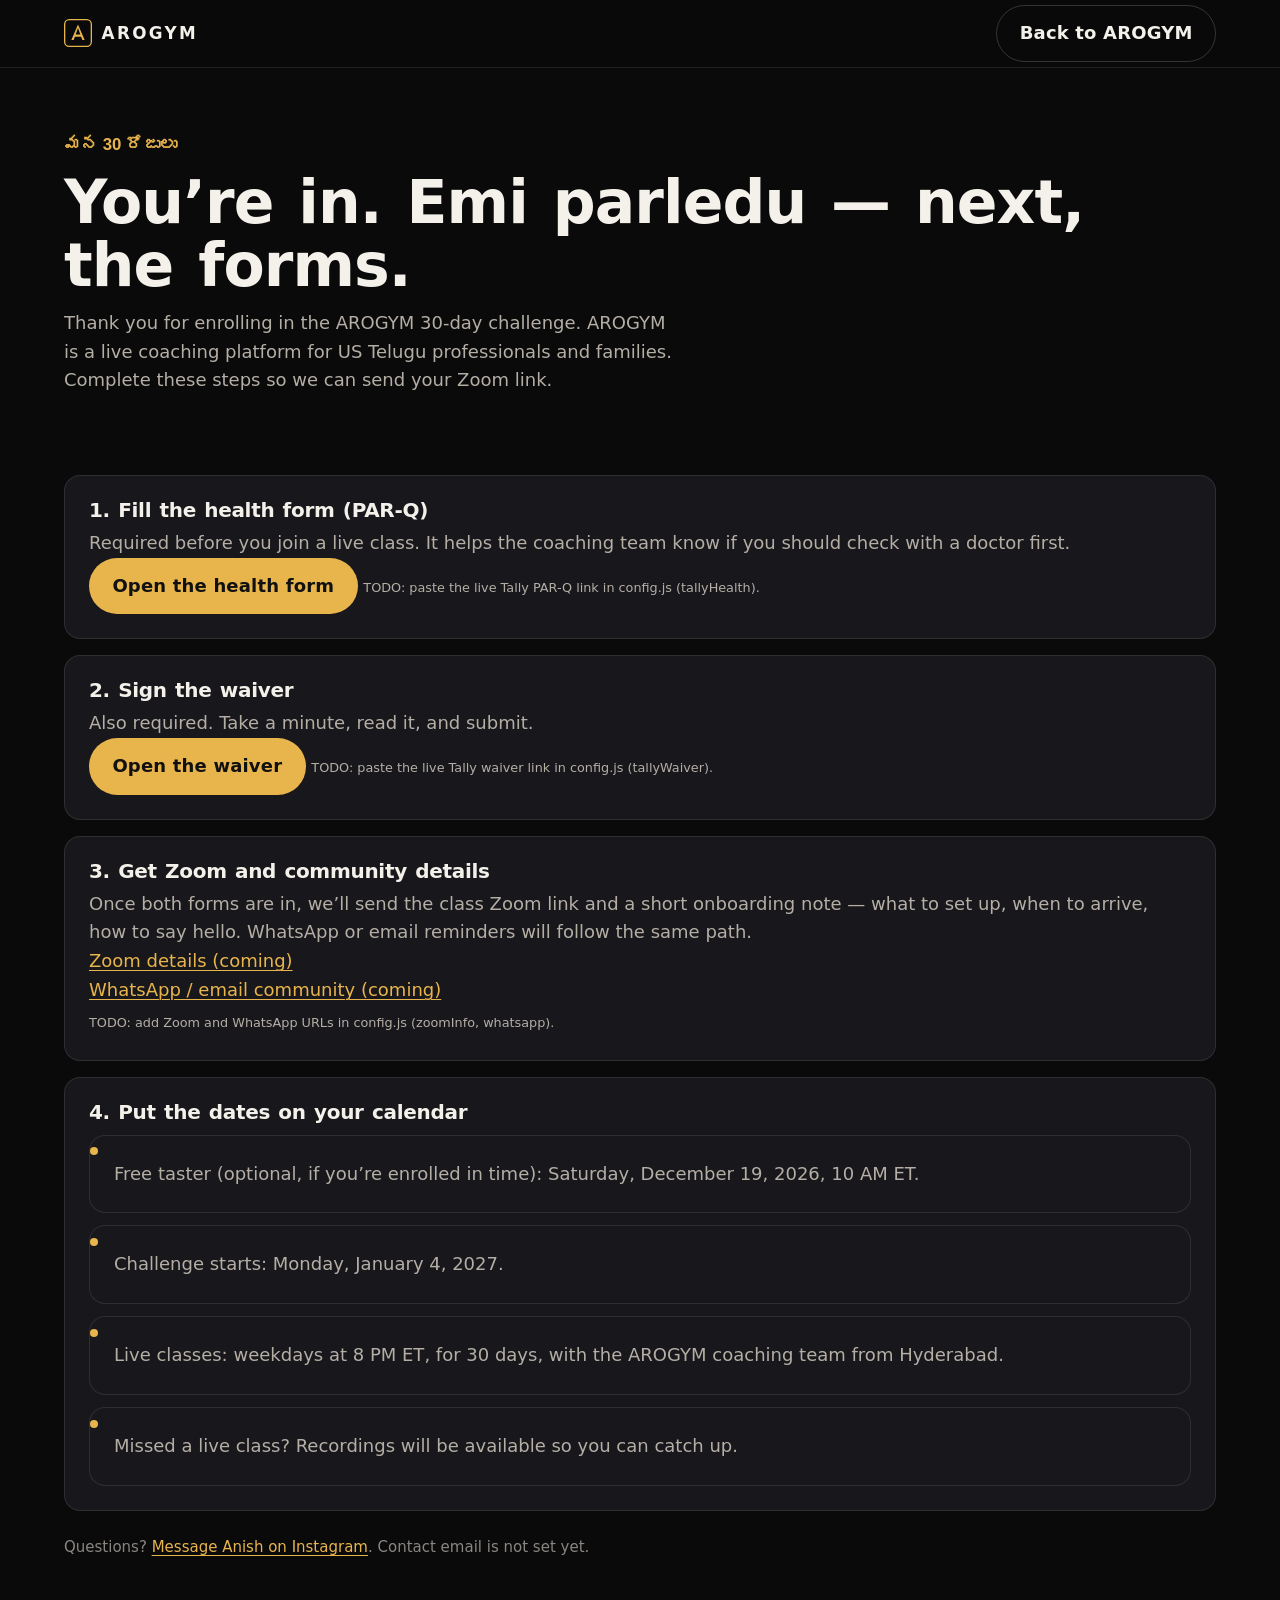
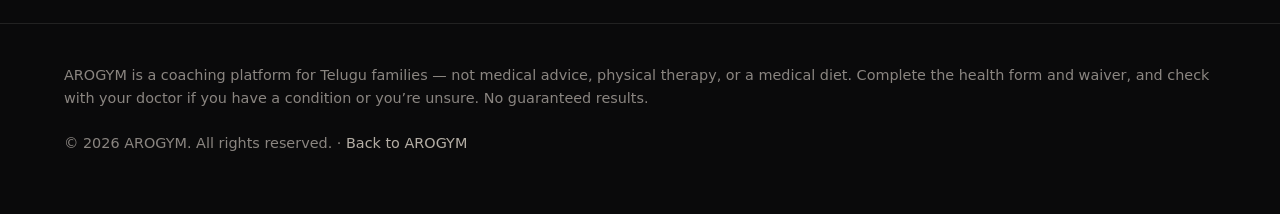
==== site/thank-you.html @ f53fc670 "Add AROGYM v7 text source and keep binary media out of git Extract the site, research, content, grow" ====
<!DOCTYPE html>
<html lang="en" class="no-js">
<head>
  <meta charset="utf-8">
  <meta name="viewport" content="width=device-width, initial-scale=1">
  <script>document.documentElement.classList.replace("no-js","js");</script>
  <title>Thank you — AROGYM</title>
  <meta name="description" content="Next steps after enrolling in the AROGYM 30-day challenge — health form, waiver, Zoom, and calendar. AROGYM is a live coaching platform for US Telugu families.">
  <meta name="robots" content="noindex">
  <meta name="theme-color" content="#0a0a0b">
  <link rel="icon" href="favicon.svg" type="image/svg+xml">
  <link rel="preload" href="fonts/clash-display-700.woff2" as="font" type="font/woff2" crossorigin>
  <link rel="preload" href="fonts/manrope-latin.woff2" as="font" type="font/woff2" crossorigin>
  <link rel="stylesheet" href="fonts.css">
  <link rel="stylesheet" href="styles.css">
</head>
<body>
  <a class="skip" href="#main">Skip to content</a>
  <header class="nav">
    <div class="nav__inner">
      <a class="wordmark" href="index.html" aria-label="AROGYM home">
        <img class="wordmark__mark" src="img/mark.svg" width="32" height="32" alt="">
        <span class="wordmark__name">AROGYM</span>
      </a>
      <a class="btn btn--ghost nav__cta" href="index.html">Back to AROGYM</a>
    </div>
  </header>

  <main id="main" class="wrap">
    <header class="page-head reveal">
      <p class="hero__eyebrow te">మన 30 రోజులు</p>
      <h1>You’re in. Emi parledu — next, the forms.</h1>
      <p class="section__lead">Thank you for enrolling in the AROGYM 30-day challenge. AROGYM is a live coaching platform for US Telugu professionals and families. Complete these steps so we can send your Zoom link.</p>
    </header>

    <ol class="next">
      <li class="reveal">
        <h2>1. Fill the health form (PAR-Q)</h2>
        <p>Required before you join a live class. It helps the coaching team know if you should check with a doctor first.</p>
        <!-- TODO: Tally PAR-Q / health form URL -->
        <a class="btn btn--primary" href="#" data-config="tallyHealth" data-config-mode="href" data-todo="tally-health">Open the health form</a>
        <p class="todo-note">TODO: paste the live Tally PAR-Q link in config.js (tallyHealth).</p>
      </li>
      <li class="reveal">
        <h2>2. Sign the waiver</h2>
        <p>Also required. Take a minute, read it, and submit.</p>
        <!-- TODO: Tally waiver URL -->
        <a class="btn btn--primary" href="#" data-config="tallyWaiver" data-config-mode="href" data-todo="tally-waiver">Open the waiver</a>
        <p class="todo-note">TODO: paste the live Tally waiver link in config.js (tallyWaiver).</p>
      </li>
      <li class="reveal">
        <h2>3. Get Zoom and community details</h2>
        <p>Once both forms are in, we’ll send the class Zoom link and a short onboarding note — what to set up, when to arrive, how to say hello. WhatsApp or email reminders will follow the same path.</p>
        <!-- TODO: Zoom onboarding / WhatsApp invite -->
        <p><!-- TODO: Zoom join details --><a href="#" data-config="zoomInfo" data-config-mode="href" data-todo="zoom-info">Zoom details (coming)</a></p>
        <p><!-- TODO: WhatsApp community invite --><a href="#" data-config="whatsapp" data-config-mode="href" data-todo="whatsapp">WhatsApp / email community (coming)</a></p>
        <p class="todo-note">TODO: add Zoom and WhatsApp URLs in config.js (zoomInfo, whatsapp).</p>
      </li>
      <li class="reveal">
        <h2>4. Put the dates on your calendar</h2>
        <ul class="get-list" style="margin-top:0.75rem">
          <li>Free taster (optional, if you’re enrolled in time): <span data-config="tasterDateLabel">Saturday, December 19, 2026</span>, <span data-config="tasterTimeLabel">10 AM ET</span>.</li>
          <li>Challenge starts: <span data-config="challengeStartLabel">Monday, January 4, 2027</span>.</li>
          <li>Live classes: <span data-config="classDaysLabel">weekdays</span> at <span data-config="classTimeLabel">8 PM ET</span>, for 30 days, with the AROGYM coaching team from Hyderabad.</li>
          <li>Missed a live class? Recordings will be available so you can catch up.</li>
        </ul>
      </li>
    </ol>

    <p class="price-note reveal" style="margin-bottom:4rem">Questions? <a href="https://www.instagram.com/anish_jakkula" rel="noopener noreferrer">Message Anish on Instagram</a>. Contact email is not set yet. <!-- TODO: contact email --></p>
  </main>

  <footer class="footer">
    <div class="wrap">
      <p>AROGYM is a coaching platform for Telugu families — not medical advice, physical therapy, or a medical diet. Complete the health form and waiver, and check with your doctor if you have a condition or you’re unsure. No guaranteed results.</p>
      <p style="margin-top:0.75rem">© 2026 AROGYM. All rights reserved. · <a href="index.html">Back to AROGYM</a></p>
    </div>
  </footer>

  <div class="cta-bar" role="region" aria-label="Health form">
    <p class="cta-bar__meta"><strong>Next step</strong><br>PAR-Q + waiver</p>
    <a class="btn btn--primary" href="#" data-config="tallyHealth" data-config-mode="href" data-todo="tally-health">Health form</a>
  </div>

  <script src="config.js" defer></script>
</body>
</html>
---- site/fonts.css ----
/* Self-hosted webfonts — font-display: swap; latin (+ Telugu) subsets only */

@font-face {
  font-family: "Clash Display";
  src: url("fonts/clash-display-600.woff2") format("woff2");
  font-weight: 600;
  font-style: normal;
  font-display: swap;
  unicode-range: U+0000-00FF, U+0131, U+0152-0153, U+02BB-02BC, U+02C6, U+02DA, U+02DC, U+0304, U+0308, U+0329, U+2000-206F, U+20AC, U+2122, U+2191, U+2193, U+2212, U+2215, U+FEFF, U+FFFD;
}

@font-face {
  font-family: "Clash Display";
  src: url("fonts/clash-display-700.woff2") format("woff2");
  font-weight: 700;
  font-style: normal;
  font-display: swap;
  unicode-range: U+0000-00FF, U+0131, U+0152-0153, U+02BB-02BC, U+02C6, U+02DA, U+02DC, U+0304, U+0308, U+0329, U+2000-206F, U+20AC, U+2122, U+2191, U+2193, U+2212, U+2215, U+FEFF, U+FFFD;
}

@font-face {
  font-family: "Manrope";
  src: url("fonts/manrope-latin.woff2") format("woff2");
  font-weight: 400 600;
  font-style: normal;
  font-display: swap;
  unicode-range: U+0000-00FF, U+0131, U+0152-0153, U+02BB-02BC, U+02C6, U+02DA, U+02DC, U+0304, U+0308, U+0329, U+2000-206F, U+20AC, U+2122, U+2191, U+2193, U+2212, U+2215, U+FEFF, U+FFFD;
}

@font-face {
  font-family: "Noto Sans Telugu";
  src: url("fonts/noto-sans-telugu-700-telugu.woff2") format("woff2");
  font-weight: 700;
  font-style: normal;
  font-display: swap;
  unicode-range: U+0951-0952, U+0964-0965, U+0B83, U+0C00-0C7F, U+1CD5-1CD6, U+1CD8, U+1CDA, U+1CF2, U+200C-200D, U+25CC;
}
---- site/styles.css ----
/* AROGYM — premium dark, one gold accent, strict spacing scale */

:root {
  --bg: #0a0a0b;
  --bg-elevated: #121214;
  --bg-card: #18181c;
  --bg-card-hover: #1e1e24;
  --text: #f4f1ea;
  --text-muted: #b4aea5;
  --text-dim: #8a8580;
  --accent: #e8b44c;
  --accent-hover: #f3c56a;
  --accent-soft: rgba(232, 180, 76, 0.14);
  --line: rgba(244, 241, 234, 0.1);
  --line-strong: rgba(244, 241, 234, 0.18);
  --shadow: 0 24px 60px rgba(0, 0, 0, 0.45);
  --font-display: "Clash Display", "Manrope", system-ui, sans-serif;
  --font-body: "Manrope", system-ui, sans-serif;
  --font-te: "Noto Sans Telugu", "Noto Sans", sans-serif;
  --space-1: 0.25rem;
  --space-2: 0.5rem;
  --space-3: 0.75rem;
  --space-4: 1rem;
  --space-5: 1.5rem;
  --space-6: 2.5rem;
  --space-7: 4rem;
  --space-8: 6rem;
  --space-9: 8rem;
  --nav-h: 4.25rem;
  --cta-bar-h: 4.75rem;
  --container: 72rem;
  --measure: 38rem;
  --radius: 1rem;
  --radius-sm: 0.625rem;
  --ease: 180ms ease;
}

*,
*::before,
*::after { box-sizing: border-box; }

html {
  scroll-behavior: smooth;
  background: var(--bg);
  color: var(--text);
}

body {
  margin: 0;
  font-family: var(--font-body);
  font-size: 1.0625rem;
  line-height: 1.6;
  background: var(--bg);
  color: var(--text);
  -webkit-font-smoothing: antialiased;
  text-rendering: optimizeLegibility;
  padding-bottom: calc(var(--cta-bar-h) + 1.25rem + env(safe-area-inset-bottom, 0px));
}

img, picture, svg { display: block; max-width: 100%; height: auto; }
button, input, select, textarea, a { font: inherit; }
h1, h2, h3, h4 { font-family: var(--font-display); font-weight: 700; line-height: 1.05; letter-spacing: -0.015em; word-spacing: 0.08em; margin: 0; }
p { margin: 0; }
ul, ol { margin: 0; padding: 0; list-style: none; }

a {
  color: var(--accent);
  text-decoration-thickness: 1px;
  text-underline-offset: 0.18em;
  transition: color var(--ease);
}
a:hover { color: var(--accent-hover); }

:focus-visible {
  outline: 2px solid var(--accent);
  outline-offset: 3px;
}

.skip {
  position: absolute;
  left: var(--space-4);
  top: -6rem;
  z-index: 100;
  background: var(--accent);
  color: #111;
  font-weight: 600;
  padding: 0.75rem 1rem;
  border-radius: var(--radius-sm);
}
.skip:focus { top: var(--space-4); }

.wrap {
  width: min(100% - 2rem, var(--container));
  margin-inline: auto;
}

.te { font-family: var(--font-te); font-weight: 700; letter-spacing: 0; word-spacing: normal; }
.section__kicker.te {
  letter-spacing: 0;
  word-spacing: normal;
  text-transform: none;
  font-size: 1.05rem;
  font-weight: 700;
}

/* Buttons */
.btn {
  display: inline-flex;
  align-items: center;
  justify-content: center;
  min-height: 44px;
  min-width: 44px;
  padding: 0.8rem 1.4rem;
  border-radius: 999px;
  border: 1px solid transparent;
  font-weight: 600;
  letter-spacing: 0.01em;
  text-decoration: none;
  cursor: pointer;
  transition: background var(--ease), color var(--ease), border-color var(--ease), transform var(--ease);
}
.btn:hover { color: #111; }
.btn--primary {
  background: var(--accent);
  color: #111;
}
.btn--primary:hover {
  background: var(--accent-hover);
  color: #111;
}
.btn--ghost {
  background: transparent;
  color: var(--text);
  border-color: var(--line-strong);
}
.btn--ghost:hover {
  border-color: var(--accent);
  color: var(--accent);
  background: var(--accent-soft);
}
.btn[aria-disabled="true"] { cursor: pointer; }

.btn-row {
  display: flex;
  flex-wrap: wrap;
  gap: var(--space-3);
  align-items: center;
}

/* Nav — sticky on desktop; slim top bar on mobile */
.nav {
  position: relative;
  z-index: 40;
  height: var(--nav-h);
  display: flex;
  align-items: center;
  background: rgba(10, 10, 11, 0.72);
  backdrop-filter: blur(16px);
  border-bottom: 1px solid var(--line);
}
.nav__inner {
  width: min(100% - 2rem, var(--container));
  margin-inline: auto;
  display: flex;
  align-items: center;
  justify-content: space-between;
  gap: var(--space-4);
}
.wordmark {
  display: inline-flex;
  align-items: center;
  gap: 0.6rem;
  text-decoration: none;
  color: var(--text);
  min-height: 44px;
}
.wordmark__mark { width: 1.75rem; height: 1.75rem; flex-shrink: 0; }
.wordmark__name {
  font-family: var(--font-display);
  font-weight: 700;
  font-size: 1.05rem;
  letter-spacing: 0.14em;
}
.nav__links { display: none; }
.nav__cta { display: none; }

/* Hero — brand image, type in the dark left; stacked on mobile so copy never covers faces */
.hero {
  position: relative;
  min-height: 0;
  display: flex;
  flex-direction: column;
  overflow: hidden;
  background: var(--bg);
  padding-bottom: calc(var(--cta-bar-h) + 1.25rem + env(safe-area-inset-bottom, 0px));
}
.hero__media {
  position: relative;
  z-index: 0;
  aspect-ratio: 2 / 1;
  overflow: hidden;
  background: #000;
}
.hero__media picture,
.hero__media img {
  position: absolute;
  inset: 0;
  width: 100%;
  height: 100%;
  display: block;
}
.hero__media img {
  object-fit: cover;
  object-position: 86% 50%;
}
.hero__media::after {
  content: "";
  position: absolute;
  inset: auto 0 0 0;
  height: 40%;
  background: linear-gradient(180deg, transparent, var(--bg));
  pointer-events: none;
}
.hero__shade { display: none; }
.hero__content {
  position: relative;
  z-index: 2;
  width: min(100% - 2rem, var(--container));
  margin-inline: auto;
  padding: var(--space-5) 0 var(--space-4);
  margin-top: -1.5rem;
}
.hero__content::before { content: none; }
.hero__eyebrow {
  color: var(--accent);
  font-size: 1.05rem;
  margin-bottom: var(--space-3);
}
.hero__promise {
  font-size: clamp(2.4rem, 11vw, 4.25rem);
  max-width: 12ch;
  margin-bottom: var(--space-4);
}
.hero__lead {
  font-size: 1.0625rem;
  color: var(--text-muted);
  max-width: 32rem;
  margin-bottom: var(--space-4);
}
.chips {
  display: flex;
  flex-wrap: wrap;
  gap: var(--space-2);
  margin: var(--space-5) 0 0;
  padding: 0;
}
.chips li {
  font-size: 0.8125rem;
  letter-spacing: 0.02em;
  color: var(--text);
  border: 1px solid var(--line-strong);
  background: rgba(10, 10, 11, 0.45);
  border-radius: 999px;
  padding: 0.4rem 0.8rem;
  display: inline-block;
  line-height: 1.35;
}
@media (max-width: 767px) {
  .hero .chips { display: none; }
  .hero__byline { display: none; }
  .hero__content { padding: var(--space-4) 0 var(--space-3); }
  .hero__lead { margin-bottom: var(--space-4); }
  .hero__promise { margin-bottom: var(--space-3); }
}
.hero__tertiary {
  margin: var(--space-4) 0 0;
  font-size: 0.9375rem;
}
@media (max-width: 767px) {
  .hero__tertiary { margin-top: var(--space-2); }
}
.hero__tertiary a {
  color: var(--text-muted);
  text-decoration: none;
  min-height: 44px;
  display: inline-flex;
  align-items: center;
  border-bottom: 1px solid var(--line-strong);
  padding-bottom: 0.1rem;
}
.hero__tertiary a:hover { color: var(--accent); border-color: var(--accent); }

.hero__byline {
  margin: -0.15rem 0 var(--space-5);
  color: var(--text-dim);
  font-size: 0.9375rem;
  max-width: 32rem;
}

/* Sections */
.section { padding: var(--space-7) 0; }
.section--alt { background: var(--bg-elevated); }
.section__kicker {
  color: var(--accent);
  font-size: 0.75rem;
  font-weight: 600;
  letter-spacing: 0.16em;
  text-transform: uppercase;
  margin-bottom: var(--space-3);
}
.section__title {
  font-size: clamp(1.85rem, 6vw, 3.25rem);
  margin-bottom: var(--space-4);
  max-width: 16ch;
}
.section__lead {
  color: var(--text-muted);
  max-width: var(--measure);
  margin-bottom: var(--space-6);
  font-size: 1.125rem;
}

/* Pain / promise */
.pain-grid {
  display: grid;
  gap: var(--space-4);
}
.pain-card {
  background: var(--bg-card);
  border: 1px solid var(--line);
  border-radius: var(--radius);
  padding: var(--space-5);
}
.pain-card h3 {
  font-size: 1.35rem;
  margin-bottom: var(--space-3);
  letter-spacing: -0.02em;
}
.pain-card p { color: var(--text-muted); }

/* Steps */
.steps {
  display: grid;
  gap: var(--space-5);
  counter-reset: step;
}
.step { position: relative; padding-left: 0; }
.step__num {
  font-family: var(--font-display);
  font-weight: 800;
  font-size: 2.75rem;
  color: var(--accent);
  line-height: 1;
  margin-bottom: var(--space-3);
}
.step h3, .step h4 { font-size: 1.4rem; margin-bottom: var(--space-2); }
.step p { color: var(--text-muted); max-width: 34rem; }
.step .btn, .step a { margin-top: var(--space-3); display: inline-flex; }

/* Trainer */
.trainer {
  display: grid;
  gap: var(--space-6);
  align-items: center;
}
.trainer__photo {
  margin: 0;
  border-radius: var(--radius);
  overflow: hidden;
  background: #111;
  border: 1px solid var(--line);
}
.trainer__photo img {
  width: 100%;
  height: auto;
  aspect-ratio: 3 / 4;
  object-fit: cover;
  object-position: center 20%;
}
.trainer__photo figcaption {
  padding: var(--space-3) var(--space-4);
  font-size: 0.8125rem;
  color: var(--text-dim);
}
.trainer__name { font-size: clamp(2rem, 5vw, 3rem); margin: var(--space-2) 0 var(--space-3); }
.trainer__role { color: var(--text-muted); margin-bottom: var(--space-4); }
.trainer__bio { color: var(--text); max-width: 38rem; }
.bio-more {
  margin-top: var(--space-4);
  border-top: 1px solid var(--line);
  padding-top: var(--space-3);
}
.bio-more summary {
  cursor: pointer;
  min-height: 44px;
  display: flex;
  align-items: center;
  font-weight: 600;
  color: var(--accent);
  list-style: none;
}
.bio-more summary::-webkit-details-marker { display: none; }
.bio-more summary::after { content: " +"; margin-left: 0.35rem; }
.bio-more[open] summary::after { content: " –"; }
.bio-more p { margin-top: var(--space-3); color: var(--text-muted); }

/* Consult */
.consult {
  display: grid;
  gap: var(--space-5);
  background: var(--bg-card);
  border: 1px solid var(--line);
  border-radius: var(--radius);
  padding: var(--space-5);
}
.consult .section__title { max-width: 16ch; }
.consult .section__lead { margin-bottom: var(--space-4); }
.consult__note {
  margin-top: var(--space-4);
  color: var(--text-dim);
  font-size: 0.9375rem;
}
.consult__fallback { color: var(--text-muted); }
.consult__booking { min-width: 0; max-width: 100%; }
.consult.is-compact .consult__intro .section__lead,
.consult.is-compact .consult__intro .get-list,
.consult.is-compact .consult__intro .consult-map,
.consult.is-compact .consult__intro .consult__note { display: none; }
.consult.is-compact .consult__intro { margin-bottom: 0; }


/* Consult picker */
.picker { min-width: 0; }
.picker__zone,
.picker__request,
.picker__fine {
  color: var(--text-dim);
  font-size: 0.9375rem;
  margin: 0 0 var(--space-3);
}
.picker__request { color: var(--text-muted); }
.picker__live {
  position: absolute;
  width: 1px;
  height: 1px;
  overflow: hidden;
  clip: rect(0 0 0 0);
  white-space: nowrap;
}
.picker__heading {
  font-size: 1.15rem;
  letter-spacing: -0.015em;
  word-spacing: 0.08em;
  margin: 0 0 var(--space-3);
}
.picker__headrow {
  display: flex;
  flex-wrap: wrap;
  align-items: baseline;
  justify-content: space-between;
  gap: var(--space-2) var(--space-4);
  margin-bottom: var(--space-3);
}
.picker__headrow .picker__heading { margin-bottom: 0; }
.picker__back,
.picker__back:hover {
  appearance: none;
  background: none;
  border: 0;
  padding: 0.5rem 0;
  min-height: 44px;
  color: var(--accent);
  cursor: pointer;
  font: inherit;
  font-weight: 600;
  text-decoration: none;
  text-underline-offset: 0.18em;
}
.picker__back:hover { color: var(--accent-hover); text-decoration: underline; }

.picker__dates {
  display: flex;
  gap: 0.5rem;
  overflow-x: auto;
  overflow-y: hidden;
  overscroll-behavior-x: contain;
  scroll-snap-type: x proximity;
  -webkit-overflow-scrolling: touch;
  padding: 0.15rem 0 0.6rem;
  margin: 0;
  max-width: 100%;
  scrollbar-width: thin;
}
.picker__date {
  flex: 0 0 auto;
  scroll-snap-align: start;
  display: flex;
  flex-direction: column;
  align-items: center;
  justify-content: center;
  gap: 0.05rem;
  min-height: 4.75rem;
  min-width: 4.25rem;
  padding: 0.45rem 0.6rem;
  border-radius: var(--radius-sm);
  border: 1px solid var(--line-strong);
  background: var(--bg);
  color: var(--text);
  cursor: pointer;
  font: inherit;
  line-height: 1.15;
}
.picker__date-dow,
.picker__date-mo {
  font-size: 0.72rem;
  letter-spacing: 0.06em;
  text-transform: uppercase;
  color: var(--text-dim);
  font-weight: 600;
}
.picker__date-num {
  font-family: var(--font-display);
  font-weight: 700;
  font-size: 1.35rem;
  letter-spacing: -0.015em;
}
.picker__date:hover { border-color: var(--accent); background: var(--accent-soft); }
.picker__date.is-selected,
.picker__date[aria-checked="true"] {
  background: var(--accent);
  border-color: var(--accent);
  color: #111;
}
.picker__date.is-selected .picker__date-dow,
.picker__date.is-selected .picker__date-mo,
.picker__date[aria-checked="true"] .picker__date-dow,
.picker__date[aria-checked="true"] .picker__date-mo { color: #3a2e10; }

.picker__panel { min-width: 0; }
.picker__panel.is-hidden { display: none; }
.picker__period { margin-top: var(--space-3); }
.picker__period-label {
  font-size: 0.72rem;
  font-weight: 600;
  letter-spacing: 0.12em;
  text-transform: uppercase;
  color: var(--accent);
  margin: 0 0 var(--space-2);
}
.picker__times {
  display: grid;
  grid-template-columns: 1fr 1fr;
  gap: 0.5rem;
}
.picker__time {
  display: flex;
  flex-direction: column;
  align-items: flex-start;
  justify-content: center;
  gap: 0.15rem;
  min-height: 44px;
  min-width: 0;
  width: 100%;
  padding: 0.55rem 0.7rem;
  border-radius: var(--radius-sm);
  border: 1px solid var(--line-strong);
  background: var(--bg);
  color: var(--text);
  cursor: pointer;
  font: inherit;
  text-align: left;
}
.picker__time-main {
  font-weight: 600;
  font-size: 0.95rem;
}
.picker__time-sub {
  font-size: 0.75rem;
  color: var(--text-dim);
}
.picker__time:hover { border-color: var(--accent); background: var(--accent-soft); }
.picker__time.is-selected,
.picker__time[aria-checked="true"] {
  background: var(--accent);
  border-color: var(--accent);
  color: #111;
}
.picker__time.is-selected .picker__time-sub,
.picker__time[aria-checked="true"] .picker__time-sub { color: #3a2e10; }

.picker__summary {
  font-weight: 600;
  margin: 0 0 var(--space-4);
  color: var(--text);
}
.picker__form { display: grid; gap: var(--space-4); }
.picker__field { display: grid; gap: 0.35rem; min-width: 0; }
.picker__field label { font-weight: 600; font-size: 0.9375rem; }
.picker__field input,
.picker__field select,
.picker__field textarea {
  width: 100%;
  max-width: 100%;
  min-height: 44px;
  padding: 0.7rem 0.9rem;
  border-radius: var(--radius-sm);
  border: 1px solid var(--line-strong);
  background: var(--bg);
  color: var(--text);
  font: inherit;
}
.picker__field textarea { min-height: 5.5rem; resize: vertical; }
.picker__field input:focus-visible,
.picker__field select:focus-visible,
.picker__field textarea:focus-visible {
  outline: 2px solid var(--accent);
  outline-offset: 2px;
  border-color: var(--accent);
}
.picker__hint { margin: 0; color: var(--text-dim); font-size: 0.875rem; }
.picker__error {
  margin: 0;
  color: #f0a3a3;
  font-size: 0.875rem;
}
.picker__submit { justify-self: start; min-width: 12rem; }
.picker__submit:disabled { opacity: 0.7; cursor: wait; }
.picker__actions {
  display: flex;
  flex-wrap: wrap;
  gap: var(--space-3);
  margin: var(--space-4) 0;
}
.picker__confirm-lead {
  font-size: 1.0625rem;
  color: var(--text);
  margin: 0 0 var(--space-3);
}

/* Gallery / what you get */
.get-grid {
  display: grid;
  gap: var(--space-5);
}
.get-list { display: grid; gap: var(--space-3); }
.get-list li {
  padding-left: 1.4rem;
  position: relative;
  color: var(--text-muted);
}
.get-list li::before {
  content: "";
  position: absolute;
  left: 0;
  top: 0.65em;
  width: 0.5rem;
  height: 0.5rem;
  border-radius: 50%;
  background: var(--accent);
}
.gallery {
  display: grid;
  gap: var(--space-3);
  grid-template-columns: 1fr 1fr;
}
.gallery figure {
  margin: 0;
  border-radius: var(--radius-sm);
  overflow: hidden;
  background: #111;
  border: 1px solid var(--line);
}
.gallery picture { display: block; width: 100%; }
.gallery img {
  width: 100%;
  height: auto;
  object-fit: cover;
  object-position: center;
  aspect-ratio: 1 / 1;
}
.gallery figure:nth-child(1) { grid-column: 1 / -1; }
.gallery figure:nth-child(3) img { aspect-ratio: 3 / 4; }

/* Schedule */
.schedule {
  display: grid;
  gap: var(--space-6);
}
.table-wrap { overflow-x: auto; }
table {
  width: 100%;
  border-collapse: collapse;
  font-size: 0.98rem;
}
th, td {
  text-align: left;
  padding: 0.9rem 0;
  border-bottom: 1px solid var(--line);
  vertical-align: top;
}
th {
  color: var(--text-dim);
  font-weight: 600;
  font-size: 0.75rem;
  letter-spacing: 0.12em;
  text-transform: uppercase;
}
.fmt li + li { margin-top: var(--space-3); }
.fmt li { color: var(--text-muted); }

/* Pricing */
.price-grid {
  display: grid;
  gap: var(--space-4);
}
.price-card {
  background: var(--bg-card);
  border: 1px solid var(--line);
  border-radius: var(--radius);
  padding: var(--space-5);
  display: flex;
  flex-direction: column;
  gap: var(--space-3);
}
.price-card--featured {
  border-color: var(--accent);
  box-shadow: 0 0 0 1px var(--accent);
}
.price-card__label {
  font-size: 0.75rem;
  letter-spacing: 0.14em;
  text-transform: uppercase;
  font-weight: 600;
  color: var(--accent);
}
.price-card p { color: var(--text-muted); }
.price-card .price-card__amt {
  font-family: var(--font-display);
  font-size: 3.25rem;
  font-weight: 700;
  letter-spacing: -0.04em;
  line-height: 1;
  color: var(--text);
}
.price-card .price-card__amt > span:first-child {
  font-size: 1.4rem;
  vertical-align: super;
  margin-right: 0.1rem;
  color: var(--accent);
}
.price-card .btn { margin-top: auto; width: 100%; }
.price-card.is-closed .btn { opacity: 0.55; pointer-events: none; }
.price-note { margin-top: var(--space-5); color: var(--text-dim); font-size: 0.9375rem; }

/* Taster */
.taster {
  background: var(--bg-card);
  border: 1px solid var(--line);
  border-radius: var(--radius);
  padding: var(--space-5);
  display: grid;
  gap: var(--space-5);
}
.taster__when {
  font-family: var(--font-display);
  font-weight: 700;
  font-size: 1.35rem;
  letter-spacing: -0.02em;
}

/* FAQ */
.faq { display: grid; gap: 0; border-top: 1px solid var(--line); }
.faq details {
  border-bottom: 1px solid var(--line);
}
.faq summary {
  cursor: pointer;
  list-style: none;
  min-height: 44px;
  padding: 1.15rem 2rem 1.15rem 0;
  font-weight: 600;
  font-size: 1.05rem;
  position: relative;
}
.faq summary::-webkit-details-marker { display: none; }
.faq summary::after {
  content: "+";
  position: absolute;
  right: 0;
  top: 50%;
  transform: translateY(-50%);
  color: var(--accent);
  font-family: var(--font-display);
  font-size: 1.35rem;
}
.faq details[open] summary::after { content: "–"; }
.faq details p {
  color: var(--text-muted);
  padding: 0 0 var(--space-5);
  max-width: 40rem;
}

/* Final CTA */
.final {
  text-align: left;
  padding: var(--space-7) 0 var(--space-6);
}
.final h2 {
  font-size: clamp(2.2rem, 8vw, 4.5rem);
  margin-bottom: var(--space-4);
}

/* Footer + disclaimer */
.disclaimer {
  color: var(--text-dim);
  font-size: 0.9rem;
  max-width: 46rem;
}
.disclaimer p + p { margin-top: var(--space-3); }

.footer {
  border-top: 1px solid var(--line);
  padding: var(--space-6) 0 calc(var(--space-6) + 0.5rem);
  font-size: 0.9rem;
  color: var(--text-dim);
}
.footer__grid {
  display: grid;
  gap: var(--space-5);
}
.footer a { color: var(--text-muted); text-decoration: none; min-height: 44px; display: inline-flex; align-items: center; }
.footer a:hover { color: var(--accent); }
.footer nav { display: flex; flex-wrap: wrap; gap: 0.25rem 1.1rem; }
.footer__fine { margin-top: var(--space-5); max-width: 46rem; }

/* Mobile sticky CTA */
.cta-bar {
  position: fixed;
  left: 0;
  right: 0;
  bottom: 0;
  z-index: 50;
  display: flex;
  align-items: center;
  gap: var(--space-3);
  justify-content: space-between;
  padding: 0.7rem 1rem calc(0.7rem + env(safe-area-inset-bottom, 0px));
  background: rgba(10, 10, 11, 0.92);
  backdrop-filter: blur(16px);
  border-top: 1px solid var(--line);
}
.cta-bar__meta { font-size: 0.8rem; color: var(--text-muted); line-height: 1.3; }
.cta-bar__meta strong { color: var(--text); font-size: 0.95rem; }
.cta-bar .btn { flex: 0 0 auto; }

/* Thank-you */
.page-head { padding: var(--space-7) 0 var(--space-4); }
.page-head h1 { font-size: clamp(2rem, 7vw, 3.75rem); margin: var(--space-3) 0; }
.next { display: grid; gap: var(--space-4); margin-top: var(--space-5); }
.next li {
  background: var(--bg-card);
  border: 1px solid var(--line);
  border-radius: var(--radius);
  padding: var(--space-5);
}
.next h2 { font-size: 1.25rem; margin-bottom: var(--space-2); }
.next p { color: var(--text-muted); }
.todo-note {
  display: inline-block;
  margin-top: var(--space-2);
  font-size: 0.8rem;
  color: var(--text-dim);
}


/* Promise jump */
.promise__jump { margin-top: var(--space-4); }
.promise__jump a { font-weight: 600; }

/* Feature (desk / sport / food) */
.feature {
  display: grid;
  gap: var(--space-6);
  align-items: start;
}
.feature__media {
  margin: 0;
  border-radius: var(--radius);
  overflow: hidden;
  background: #111;
  border: 1px solid var(--line);
}
.feature__media img {
  width: 100%;
  height: auto;
  aspect-ratio: 4 / 3;
  object-fit: cover;
  object-position: center;
}
.feature .section__title { margin-bottom: var(--space-4); }
.feature__fact,
.feature__note {
  color: var(--text-muted);
  font-size: 0.9375rem;
  margin: 0 0 var(--space-4);
}
.feature__fact { color: var(--text-dim); }
.feature .btn { margin-top: var(--space-2); }
.feature .get-list { margin: 0 0 var(--space-4); }

/* Who / fact strip */
.fact-strip {
  display: grid;
  gap: var(--space-4);
  margin-top: var(--space-5);
}
.fact-card {
  background: var(--bg-card);
  border: 1px solid var(--line);
  border-radius: var(--radius);
  padding: var(--space-4) var(--space-5);
  color: var(--text-muted);
  font-size: 0.9375rem;
}
.fact-card strong {
  display: block;
  color: var(--text);
  margin-bottom: 0.35rem;
  font-family: var(--font-display);
  font-weight: 700;
  letter-spacing: -0.015em;
  word-spacing: 0.08em;
}

/* Team */
.team-grid {
  display: grid;
  gap: var(--space-5);
  margin-top: var(--space-6);
}
.team-card {
  background: var(--bg-card);
  border: 1px solid var(--line);
  border-radius: var(--radius);
  overflow: hidden;
  display: flex;
  flex-direction: column;
}
.team-card__photo { margin: 0; background: #111; }
.team-card__photo img {
  width: 100%;
  height: auto;
  aspect-ratio: 3 / 4;
  object-fit: cover;
  object-position: center 18%;
}
.team-card__body { padding: var(--space-5); display: grid; gap: var(--space-3); }
.team-card__role {
  font-size: 0.75rem;
  letter-spacing: 0.14em;
  text-transform: uppercase;
  font-weight: 600;
  color: var(--accent);
  margin: 0;
}
.team-card h3 { font-size: clamp(1.6rem, 4vw, 2.1rem); }
.team-card p { color: var(--text-muted); }
.team-card--open { min-height: 100%; }
.team-card__visual {
  flex: 1;
  display: flex;
  align-items: center;
  justify-content: center;
  min-height: 10rem;
  background: var(--bg-elevated);
  border-bottom: 1px solid var(--line);
}
.team-card__visual img { width: 4.25rem; height: 4.25rem; }
.team-card--open .team-card__body { padding: var(--space-6) var(--space-5); }
@media (max-width: 767px) {
  .team-card__visual { display: none; }
}

/* Pricing consult ghost */
.challenge-includes { margin: 0 0 var(--space-6); max-width: 44rem; }
.price-consult {
  display: inline-flex;
  align-items: center;
  justify-content: center;
  min-height: 44px;
  font-weight: 600;
  text-align: center;
}
.price-card .price-consult { width: 100%; }

.footer__blurb {
  color: var(--text-muted);
  margin-top: var(--space-4);
  max-width: 28rem;
}


/* v5 — Vision, sharpened issue cards, Why coached comparison, Same Pot & grocery bridge */
.section--vision {
  border-top: 1px solid var(--line);
}
.vision__quote {
  margin: 0 0 var(--space-6);
  padding: 0.25rem 0 0.25rem var(--space-5);
  border-left: 3px solid var(--accent);
  max-width: 48rem;
}
.vision__quote p {
  font-size: clamp(1.125rem, 2.2vw, 1.375rem);
  line-height: 1.55;
  color: var(--text);
  font-weight: 500;
}
.vision__pillars {
  display: grid;
  gap: var(--space-4);
}
.vision__pillar {
  background: var(--bg-card);
  border: 1px solid var(--line);
  border-radius: var(--radius);
  padding: var(--space-4) var(--space-5);
}
.vision__pillar h3 {
  font-size: 1.15rem;
  color: var(--text);
  margin-bottom: var(--space-2);
}
.vision__pillar p {
  color: var(--text-muted);
  font-size: 0.95rem;
}

/* Desk & sport scannable issue proof list */
.issue-list {
  display: grid;
  gap: var(--space-3);
  margin: 0 0 var(--space-4);
}
.issue-list li {
  background: var(--bg-card);
  border: 1px solid var(--line);
  border-left: 3px solid var(--accent);
  border-radius: var(--radius-sm);
  padding: var(--space-4);
  display: grid;
  gap: 0.35rem;
}
.issue-list strong {
  font-family: var(--font-display);
  font-weight: 700;
  font-size: 1.05rem;
  letter-spacing: -0.015em;
  word-spacing: 0.08em;
  color: var(--text);
}
.issue-list span {
  color: var(--text-muted);
  font-size: 0.9375rem;
  line-height: 1.55;
}

/* Who — 2-up thin-fat & energy/sleep cards */
.who-grid {
  display: grid;
  gap: var(--space-5);
}
.who-card {
  background: var(--bg-card);
  border: 1px solid var(--line);
  border-radius: var(--radius);
  padding: var(--space-5);
  display: flex;
  flex-direction: column;
  gap: var(--space-4);
}
.who-card__tag {
  font-size: 0.75rem;
  font-weight: 600;
  letter-spacing: 0.14em;
  text-transform: uppercase;
  color: var(--accent);
  margin: 0;
}
.who-card h3 {
  font-size: clamp(1.45rem, 3.5vw, 1.85rem);
  margin-top: -0.5rem;
}
.who-card__intro {
  color: var(--text-muted);
  font-size: 0.98rem;
}
.mini-list {
  display: grid;
  gap: var(--space-3);
}
.mini-list li {
  position: relative;
  padding-left: 1.15rem;
  color: var(--text-muted);
  font-size: 0.9375rem;
  line-height: 1.55;
}
.mini-list li::before {
  content: "";
  position: absolute;
  left: 0;
  top: 0.62em;
  width: 0.42rem;
  height: 0.42rem;
  border-radius: 50%;
  background: var(--accent);
}
.mini-list strong { color: var(--text); }
.who-card__note {
  margin-top: auto;
  padding-top: var(--space-3);
  border-top: 1px solid var(--line);
  color: var(--text-dim);
  font-size: 0.875rem;
}
.section__footnote {
  margin-top: var(--space-5);
  color: var(--text-dim);
  font-size: 0.9rem;
  max-width: 48rem;
}

/* Responsive comparison & Same Pot tables */
.compare-wrap {
  background: var(--bg-card);
  border: 1px solid var(--line);
  border-radius: var(--radius);
  overflow: hidden;
}
.compare-table {
  width: 100%;
  border-collapse: collapse;
  font-size: 0.95rem;
}
.compare-table thead th {
  padding: 1rem 1.25rem;
  background: rgba(255, 255, 255, 0.02);
  border-bottom: 1px solid var(--line-strong);
  font-size: 0.75rem;
  letter-spacing: 0.12em;
  text-transform: uppercase;
  color: var(--text-dim);
}
.compare-table thead th.col-arogym {
  color: var(--accent);
  background: rgba(232, 180, 76, 0.08);
}
.compare-table tbody th,
.compare-table tbody td {
  padding: 1rem 1.25rem;
  border-bottom: 1px solid var(--line);
  vertical-align: top;
  line-height: 1.5;
}
.compare-table tbody tr:last-child th,
.compare-table tbody tr:last-child td {
  border-bottom: none;
}
.compare-table tbody th {
  font-family: var(--font-body);
  font-weight: 700;
  font-size: 0.95rem;
  letter-spacing: 0;
  text-transform: none;
  color: var(--text);
}
.compare-table tbody td.col-yt,
.compare-table tbody td.col-async {
  color: var(--text-muted);
}
.compare-table tbody td.col-arogym {
  color: var(--text);
  background: rgba(232, 180, 76, 0.05);
}

.evidence-callout {
  margin-top: var(--space-5);
  padding: var(--space-4) var(--space-5);
  background: var(--bg-card);
  border: 1px solid var(--line);
  border-left: 3px solid var(--accent);
  border-radius: var(--radius-sm);
  color: var(--text-muted);
  font-size: 0.9375rem;
  max-width: 52rem;
}

/* Food: preference-first cards & 3-step customization */
.sub-heading {
  font-size: clamp(1.35rem, 3.2vw, 1.75rem);
  margin-bottom: var(--space-4);
}
.pref-block,
.food-steps-block {
  margin-top: var(--space-6);
}
.pref-grid {
  display: grid;
  gap: var(--space-4);
}
.pref-card {
  background: var(--bg-card);
  border: 1px solid var(--line);
  border-radius: var(--radius);
  padding: var(--space-4) var(--space-5);
  display: flex;
  flex-direction: column;
  gap: var(--space-2);
}
.pref-card__kicker {
  font-size: 0.72rem;
  letter-spacing: 0.14em;
  text-transform: uppercase;
  font-weight: 700;
  color: var(--accent);
}
.pref-card h3 {
  font-size: 1.25rem;
  color: var(--text);
}
.pref-card p:last-child {
  color: var(--text-muted);
  font-size: 0.95rem;
  line-height: 1.55;
}
.pref-nuance {
  margin-top: var(--space-4);
  color: var(--text-muted);
  font-size: 0.9375rem;
  max-width: 48rem;
}
.food-steps-block .step__num {
  font-size: 2.25rem;
}
.food-steps-block .step h4 {
  font-size: 1.25rem;
}
.food-steps-block .promise__jump {
  margin-top: var(--space-5);
}

@media (max-width: 767px) {
  .compare-wrap {
    background: transparent;
    border: none;
    border-radius: 0;
    overflow: visible;
  }
  .compare-table thead {
    position: absolute;
    width: 1px;
    height: 1px;
    overflow: hidden;
    clip: rect(0 0 0 0);
  }
  .compare-table,
  .compare-table tbody,
  .compare-table tr,
  .compare-table th,
  .compare-table td {
    display: block;
    width: 100%;
  }
  .compare-table tbody {
    display: grid;
    gap: var(--space-3);
  }
  .compare-table tbody tr {
    background: var(--bg-card);
    border: 1px solid var(--line);
    border-radius: var(--radius-sm);
    padding: 0.9rem 1rem;
  }
  .compare-table tbody th,
  .compare-table tbody td {
    width: 100%;
    padding: 0;
    border-bottom: none;
  }
  .compare-table tbody th {
    font-family: var(--font-display);
    font-size: 1.1rem;
    letter-spacing: -0.015em;
    word-spacing: 0.08em;
    color: var(--text);
    padding-bottom: 0.65rem;
    margin-bottom: 0.65rem;
    border-bottom: 1px solid var(--line);
  }
  .compare-table tbody td::before {
    content: attr(data-label);
    display: block;
    font-size: 0.72rem;
    font-weight: 700;
    letter-spacing: 0.1em;
    text-transform: uppercase;
    margin-bottom: 0.25rem;
  }
  .compare-table tbody td.col-yt,
  .compare-table tbody td.col-async {
    color: var(--text-muted);
    padding-bottom: 0.75rem;
    margin-bottom: 0.75rem;
    border-bottom: 1px solid var(--line);
  }
  .compare-table tbody td.col-yt::before,
  .compare-table tbody td.col-async::before {
    color: var(--text-dim);
  }
  .compare-table tbody td.col-arogym {
    background: rgba(232, 180, 76, 0.08);
    border-left: 3px solid var(--accent);
    border-radius: 0.4rem;
    padding: 0.65rem 0.75rem;
    color: var(--text);
  }
  .compare-table tbody td.col-arogym::before {
    color: var(--accent);
  }
}

@media (min-width: 768px) {
  .vision__pillars { grid-template-columns: repeat(3, 1fr); gap: var(--space-5); }
  .who-grid { grid-template-columns: 1fr 1fr; gap: var(--space-5); align-items: stretch; }
  .pref-grid { grid-template-columns: repeat(3, 1fr); gap: var(--space-5); }
  .fit-boundary__grid { grid-template-columns: 1fr 1fr; gap: var(--space-5); align-items: stretch; }
  .consult-map__grid { grid-template-columns: 1fr 1fr; gap: var(--space-4); }
  .pricing-callouts { grid-template-columns: 1.25fr 1fr; gap: var(--space-5); }
  .fitcheck { padding: var(--space-6); }
  .compare-table tbody th { width: 16%; }
  .compare-table tbody td.col-yt { width: 24%; }
  .compare-table tbody td.col-async { width: 26%; }
  .compare-table tbody td.col-arogym { width: 34%; }
}


/* v7: Good Fit / Not For You boundary block */
.fit-boundary {
  margin-top: var(--space-6);
}
.fit-boundary__grid {
  display: grid;
  gap: var(--space-4);
}
.fit-boundary__card {
  background: var(--bg-card);
  border: 1px solid var(--line);
  border-radius: var(--radius);
  padding: var(--space-5);
  display: flex;
  flex-direction: column;
  gap: var(--space-3);
}
.fit-boundary__card--yes {
  border-top: 2px solid var(--accent);
}
.fit-boundary__card--no {
  border-top: 2px solid var(--line-strong);
}
.fit-boundary__tag {
  font-size: 0.72rem;
  letter-spacing: 0.14em;
  text-transform: uppercase;
  font-weight: 700;
  color: var(--accent);
}
.fit-boundary__card--no .fit-boundary__tag {
  color: var(--text-dim);
}
.fit-boundary__card h3 {
  font-size: 1.35rem;
}
.fit-boundary__scope {
  margin-top: var(--space-4);
  color: var(--text-muted);
  font-size: 0.9375rem;
  max-width: 52rem;
}

/* v7: 60-second Fit Check */
.fitcheck {
  background: var(--bg-card);
  border: 1px solid var(--line);
  border-radius: var(--radius);
  padding: var(--space-5);
}
.fitcheck__head .section__lead {
  margin-bottom: var(--space-5);
  max-width: 44rem;
}
.fitcheck__progress {
  display: flex;
  align-items: center;
  justify-content: space-between;
  gap: var(--space-3);
  margin-bottom: var(--space-4);
  font-size: 0.85rem;
  color: var(--text-muted);
}
.fitcheck__bar {
  flex: 1;
  height: 4px;
  background: var(--line);
  border-radius: 999px;
  overflow: hidden;
  max-width: 14rem;
}
.fitcheck__bar-fill {
  height: 100%;
  width: 0;
  background: var(--accent);
  transition: width 220ms ease;
}
.fitcheck__list {
  display: grid;
  gap: var(--space-4);
}
.fitcheck__q {
  padding-top: var(--space-4);
  border-top: 1px solid var(--line);
}
.fitcheck__q:first-child {
  padding-top: 0;
  border-top: none;
}
.fitcheck__q-label {
  font-family: var(--font-display);
  font-weight: 700;
  font-size: 1.05rem;
  letter-spacing: -0.015em;
  word-spacing: 0.08em;
  color: var(--text);
  margin-bottom: var(--space-3);
}
.fitcheck__q-num {
  color: var(--accent);
  margin-right: 0.4rem;
}
.fitcheck__opts {
  display: flex;
  flex-wrap: wrap;
  gap: 0.5rem;
}
.fitcheck__opt {
  min-height: 44px;
  padding: 0.55rem 0.95rem;
  border-radius: 999px;
  border: 1px solid var(--line-strong);
  background: var(--bg);
  color: var(--text);
  cursor: pointer;
  font: inherit;
  font-size: 0.92rem;
  text-align: left;
  transition: background var(--ease), border-color var(--ease), color var(--ease);
}
.fitcheck__opt:hover {
  border-color: var(--accent);
  background: var(--accent-soft);
}
.fitcheck__opt.is-selected,
.fitcheck__opt[aria-checked="true"] {
  background: var(--accent);
  border-color: var(--accent);
  color: #111;
  font-weight: 600;
}
.fitcheck__controls {
  display: flex;
  flex-wrap: wrap;
  align-items: center;
  gap: var(--space-3);
  margin-top: var(--space-5);
}
.fitcheck__msg {
  color: #f0a3a3;
  font-size: 0.875rem;
}
.fitcheck__result {
  margin-top: var(--space-5);
  padding: var(--space-5);
  background: var(--bg);
  border: 1px solid var(--accent);
  border-radius: var(--radius-sm);
  display: grid;
  gap: var(--space-3);
}
.fitcheck__result[hidden] {
  display: none;
}
.fitcheck__result-tag {
  font-size: 0.72rem;
  letter-spacing: 0.14em;
  text-transform: uppercase;
  font-weight: 700;
  color: var(--accent);
}
.fitcheck__times {
  font-family: var(--font-display);
  font-size: 1.25rem;
  font-weight: 700;
  letter-spacing: -0.015em;
  word-spacing: 0.08em;
  color: var(--text);
}
.fitcheck__takeaway {
  color: var(--text-muted);
  font-size: 0.96rem;
  max-width: 46rem;
}
.fitcheck__note {
  color: var(--text-dim);
  font-size: 0.85rem;
}

/* v7: Consult 4-box map & prefill banner */
.consult-map {
  margin-top: var(--space-4);
}
.consult-map__label {
  font-size: 0.75rem;
  letter-spacing: 0.14em;
  text-transform: uppercase;
  font-weight: 700;
  color: var(--accent);
  margin-bottom: var(--space-3);
}
.consult-map__grid {
  display: grid;
  gap: var(--space-3);
}
.consult-map__item {
  background: var(--bg);
  border: 1px solid var(--line);
  border-radius: var(--radius-sm);
  padding: var(--space-4);
}
.consult-map__num {
  display: inline-block;
  font-family: var(--font-display);
  font-weight: 700;
  font-size: 0.85rem;
  color: var(--accent);
  margin-bottom: 0.35rem;
}
.consult-map__item h3 {
  font-size: 1.05rem;
  margin-bottom: 0.35rem;
}
.consult-map__item p {
  color: var(--text-muted);
  font-size: 0.9rem;
  line-height: 1.5;
}
.consult__prefill-banner {
  background: rgba(232, 180, 76, 0.12);
  border: 1px solid var(--accent);
  border-radius: var(--radius-sm);
  padding: 0.8rem 1rem;
  color: var(--text);
  font-size: 0.92rem;
}
.consult__prefill-banner[hidden] {
  display: none;
}

/* v7: Pricing value-anchor & Sankranti callout */
.pricing-callouts {
  display: grid;
  gap: var(--space-4);
  margin-bottom: var(--space-5);
}
.value-anchor {
  background: var(--bg-card);
  border: 1px solid var(--line);
  border-left: 3px solid var(--accent);
  border-radius: var(--radius-sm);
  padding: var(--space-4) var(--space-5);
}
.value-anchor__tag {
  font-size: 0.72rem;
  letter-spacing: 0.14em;
  text-transform: uppercase;
  font-weight: 700;
  color: var(--accent);
  margin-bottom: 0.35rem;
}
.value-anchor h3 {
  font-size: 1.2rem;
  margin-bottom: 0.4rem;
}
.value-anchor p:last-child {
  color: var(--text-muted);
  font-size: 0.9375rem;
  line-height: 1.55;
}

/* Reveal */
.js .reveal {
  opacity: 0;
  transform: translateY(0.85rem);
}
.js .reveal.is-visible {
  opacity: 1;
  transform: none;
  transition: opacity 700ms ease, transform 700ms ease;
}

@media (max-width: 767px) {
  .schedule thead { position: absolute; width: 1px; height: 1px; overflow: hidden; clip: rect(0 0 0 0); }
  .schedule table, .schedule tbody, .schedule tr, .schedule th, .schedule td {
    display: block;
    width: 100%;
    white-space: normal;
  }
  .schedule tr { padding: 0.85rem 0; }
  .schedule td { padding: 0.15rem 0; border-bottom: none; }
  .schedule td:first-child { font-weight: 600; color: var(--text); }
  .schedule td:last-child { color: var(--text-muted); padding-bottom: 0.85rem; border-bottom: 1px solid var(--line); }
}

/* Breakpoints: 375 (base) / 768 / 1280 */
@media (min-width: 768px) {
  html { scroll-padding-top: calc(var(--nav-h) + 0.5rem); }
  .section { scroll-margin-top: calc(var(--nav-h) + 0.5rem); }
  body { padding-bottom: 0; font-size: 1.125rem; }
  .cta-bar { display: none; }
  .nav {
    position: sticky;
    top: 0;
  }
  .nav__cta { display: inline-flex; white-space: nowrap; }
  .hero {
    display: block;
    min-height: 36rem;
    height: min(42rem, 100svh);
    padding-bottom: 0;
  }
  .hero__media {
    position: absolute;
    inset: 0;
    aspect-ratio: auto;
  }
  .hero__media::after { display: none; }
  .hero__shade {
    display: block;
    position: absolute;
    inset: 0;
    z-index: 1;
    pointer-events: none;
    background:
      linear-gradient(90deg, rgba(10, 10, 11, 0.55) 0%, rgba(10, 10, 11, 0.22) 38%, rgba(10, 10, 11, 0.04) 52%, transparent 64%);
  }
  .hero__content {
    padding: 6rem 0 5rem;
    margin-top: 0;
    max-width: min(100% - 4rem, var(--container));
  }
  .hero__promise { font-size: clamp(3.1rem, 5.4vw, 5rem); max-width: 12ch; }
  .hero__lead { font-size: 1.15rem; max-width: 30rem; }
  .hero__byline, .hero .btn-row, .hero__tertiary, .hero .chips { max-width: 32rem; }
  .hero__media img { object-position: 100% 50%; }
  .section { padding: var(--space-8) 0; }
  .pain-grid { grid-template-columns: repeat(3, 1fr); gap: var(--space-5); }
  .steps { grid-template-columns: repeat(2, 1fr); gap: var(--space-6); }
  .steps--three { grid-template-columns: repeat(3, 1fr); gap: var(--space-5); }
  .steps--four { grid-template-columns: repeat(2, 1fr); }
  .feature { grid-template-columns: 1fr 1fr; gap: var(--space-7); }
  .feature--flip .feature__media { order: 2; }
  .fact-strip { grid-template-columns: repeat(3, 1fr); }
  .team-grid { grid-template-columns: 1fr 1fr; align-items: stretch; }
  .trainer { grid-template-columns: 0.9fr 1.1fr; gap: var(--space-7); }
  .get-grid { grid-template-columns: 1fr 1.15fr; align-items: start; gap: var(--space-7); }
  .gallery {
    grid-template-columns: 1.1fr 0.8fr;
    grid-template-rows: 1fr 1fr;
    min-height: 36rem;
  }
  .gallery figure:nth-child(1) {
    grid-column: 1;
    grid-row: 1 / -1;
    aspect-ratio: auto;
    height: 100%;
  }
  .gallery figure { position: relative; height: 100%; }
  .gallery figure:nth-child(2),
  .gallery figure:nth-child(3) {
    aspect-ratio: auto;
    height: 100%;
  }
  .gallery picture { position: absolute; inset: 0; height: 100%; }
  .gallery img { height: 100%; aspect-ratio: auto; }
  .schedule { grid-template-columns: 1.1fr 0.9fr; }
  .schedule td:first-child { white-space: nowrap; padding-right: 1.5rem; }
  .price-grid { grid-template-columns: 1fr 1fr; gap: var(--space-5); }
  .taster { grid-template-columns: 1.3fr 0.7fr; align-items: center; padding: var(--space-6); }
  .consult {
    grid-template-columns: 1fr;
    padding: var(--space-6);
    gap: var(--space-6);
  }
  .consult__note { max-width: 40rem; }
  .picker__dates {
    display: grid;
    grid-template-columns: repeat(auto-fill, minmax(4.6rem, 1fr));
    overflow: visible;
    padding-bottom: 0;
  }
  .picker__times { grid-template-columns: repeat(3, 1fr); }
  .footer__grid { grid-template-columns: 1.3fr 1fr 0.9fr; }
}

@media (min-width: 1120px) {
  .nav__links {
    display: flex;
    gap: 0.15rem 0.9rem;
    align-items: center;
    flex: 1;
    justify-content: center;
  }
  .nav__links a {
    color: var(--text-muted);
    text-decoration: none;
    min-height: 44px;
    display: inline-flex;
    align-items: center;
    font-size: 0.875rem;
    white-space: nowrap;
  }
  .nav__links a:hover { color: var(--text); }
}

@media (min-width: 1280px) {
  .wrap, .hero__content, .nav__inner { width: min(100% - 4rem, var(--container)); }
  .section { padding: var(--space-9) 0; }
  .nav__links { gap: 0.2rem 1.15rem; }
  .nav__links a { font-size: 0.92rem; }
  .hero { min-height: 40rem; height: min(46rem, 100svh); }
  .hero__content { padding: 5rem 0 3.25rem; }
  .hero .chips {
    flex-wrap: nowrap;
    margin-top: var(--space-3);
    max-width: none;
  }
  .hero .chips li {
    white-space: nowrap;
    font-size: 0.75rem;
    padding: 0.32rem 0.7rem;
  }
  .steps--four { grid-template-columns: repeat(4, 1fr); }
}

@media (prefers-reduced-motion: reduce) {
  html { scroll-behavior: auto; }
  .js .reveal,
  .js .reveal.is-visible {
    opacity: 1;
    transform: none;
    transition: none;
  }
  *, *::before, *::after {
    animation: none !important;
    transition: none !important;
  }
}

@media print {
  .js .reveal, .js .reveal.is-visible { opacity: 1; transform: none; transition: none; }
}
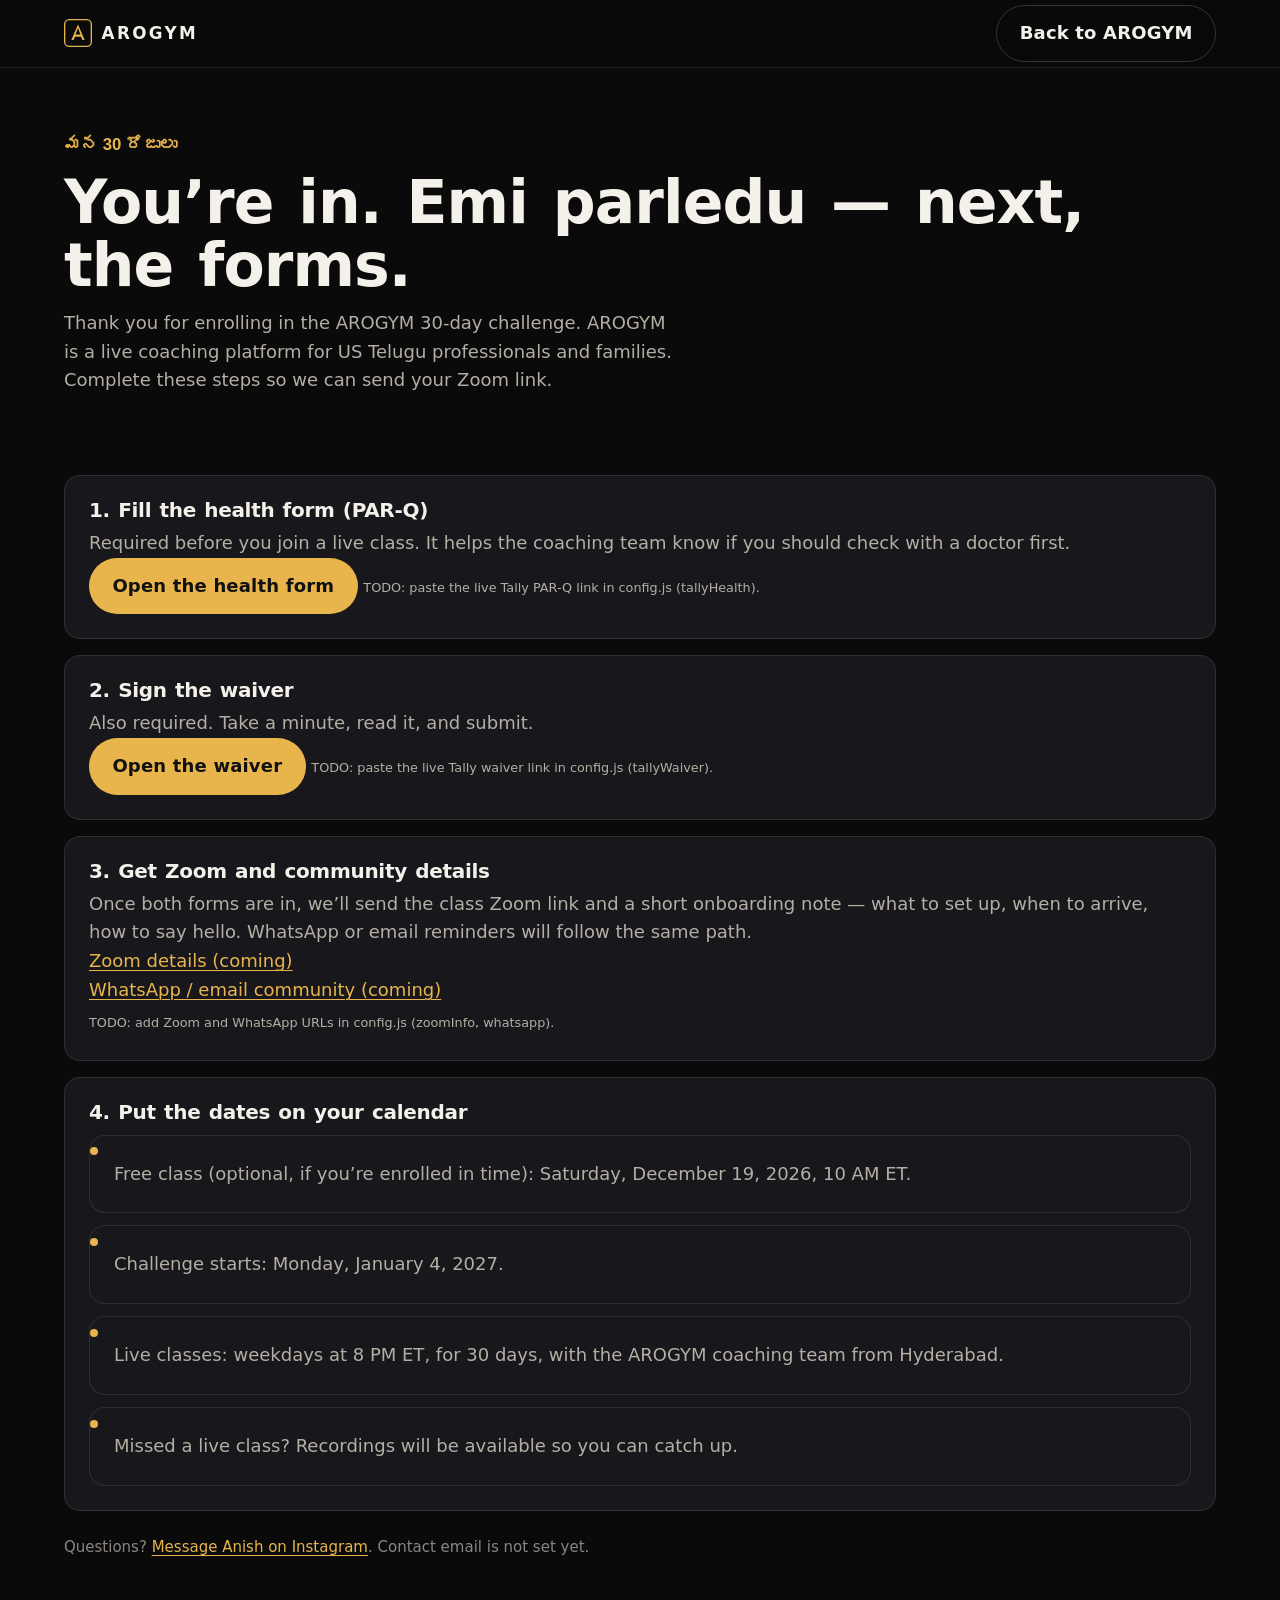
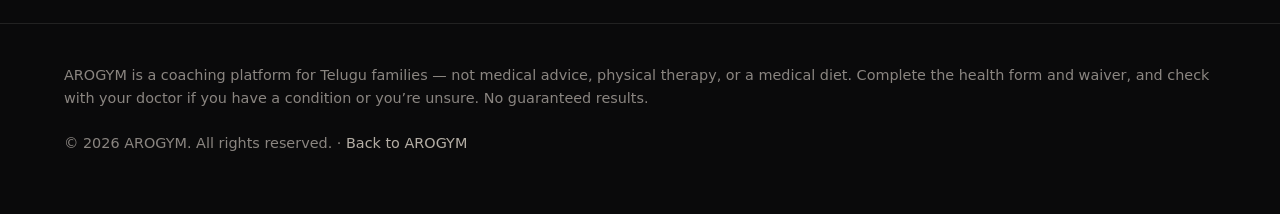
==== commit 2d195672: "Add AROGYM v8 text source Replace the v7 site HTML, CSS, and scripts with the shorter page and add c" ====
--- a/site/thank-you.html
+++ b/site/thank-you.html
@@ -59,7 +59,7 @@
       <li class="reveal">
         <h2>4. Put the dates on your calendar</h2>
         <ul class="get-list" style="margin-top:0.75rem">
-          <li>Free taster (optional, if you’re enrolled in time): <span data-config="tasterDateLabel">Saturday, December 19, 2026</span>, <span data-config="tasterTimeLabel">10 AM ET</span>.</li>
+          <li>Free class (optional, if you’re enrolled in time): <span data-config="tasterDateLabel">Saturday, December 19, 2026</span>, <span data-config="tasterTimeLabel">10 AM ET</span>.</li>
           <li>Challenge starts: <span data-config="challengeStartLabel">Monday, January 4, 2027</span>.</li>
           <li>Live classes: <span data-config="classDaysLabel">weekdays</span> at <span data-config="classTimeLabel">8 PM ET</span>, for 30 days, with the AROGYM coaching team from Hyderabad.</li>
           <li>Missed a live class? Recordings will be available so you can catch up.</li>
--- a/site/styles.css
+++ b/site/styles.css
@@ -1778,3 +1778,50 @@
 @media print {
   .js .reveal, .js .reveal.is-visible { opacity: 1; transform: none; transition: none; }
 }
+
+/* ---- v8 ---- */
+[hidden] { display: none !important; }
+#is-this-you .pref-grid { margin-top: var(--space-6); }
+#is-this-you .get-list { margin: var(--space-4) 0; }
+#fit-check { margin-top: var(--space-7, 4rem); scroll-margin-top: 5rem; }
+#free-class { scroll-margin-top: 5rem; }
+#free-class .btn { margin-top: var(--space-3, 0.75rem); }
+.chips--static { margin-top: var(--space-4); }
+#anish .team-grid { grid-template-columns: 1fr; max-width: 60rem; }
+#anish .team-card .section__title { margin: 0.25rem 0 0.75rem; }
+#pricing .value-anchor { margin-top: var(--space-6); text-align: center; }
+#pricing .value-anchor h3 { font-size: clamp(1.25rem, 3vw, 1.6rem); }
+.science { margin-top: var(--space-6); border: 1px solid rgba(232,180,76,0.25); border-radius: 12px; padding: 1rem 1.25rem; background: #121214; }
+.science summary { cursor: pointer; font-weight: 700; color: #e8b44c; }
+.science ul { margin: 0.75rem 0 0; padding-left: 1.1rem; color: var(--text-muted); font-size: 0.9rem; line-height: 1.6; }
+.science li + li { margin-top: 0.5rem; }
+.science a { color: inherit; text-decoration: underline; }
+.closing { text-align: center; }
+.closing .btn { margin-top: var(--space-4); }
+#anish .team-card__photo img { aspect-ratio: 3 / 4; max-height: 28rem; object-fit: cover; width: 100%; }
+@media (min-width: 768px) {
+  #anish .team-card { display: grid; grid-template-columns: minmax(0, 2fr) minmax(0, 3fr); align-items: center; }
+  #anish .team-card__photo, #anish .team-card__photo picture, #anish .team-card__photo img { height: 100%; max-height: none; }
+  #anish .team-card__body { padding: var(--space-6); }
+}
+/* v8 proof section */
+.proof-photos { display: grid; grid-template-columns: repeat(2, minmax(0,1fr)); align-items: start; gap: var(--space-4); margin-top: var(--space-6); }
+@media (min-width: 1024px) { .proof-photos { grid-template-columns: repeat(4, minmax(0,1fr)); } }
+.proof-photo { margin: 0; background: #18181c; border: 1px solid var(--line); border-radius: 12px; overflow: hidden; }
+.proof-photo img { display: block; width: 100%; height: auto; aspect-ratio: 1 / 1; object-fit: cover; }
+.proof-photo figcaption { padding: 0.6rem 0.8rem; font-weight: 700; color: #e8b44c; font-size: 0.95rem; }
+.proof-note { margin-top: var(--space-3); color: var(--text-muted); font-size: 0.85rem; }
+.proof-quotes { display: grid; gap: var(--space-4); margin-top: var(--space-6); }
+@media (min-width: 768px) { .proof-quotes { grid-template-columns: repeat(2, minmax(0,1fr)); } }
+.proof-quote { margin: 0; padding: var(--space-5); background: #18181c; border: 1px solid var(--line); border-left: 3px solid #e8b44c; border-radius: 12px; }
+.proof-quote p { margin: 0 0 var(--space-3); color: var(--text); line-height: 1.6; }
+.proof-quote footer { display: grid; gap: 0.15rem; font-size: 0.8rem; color: var(--text-muted); }
+.proof-quote footer strong { color: var(--text); font-size: 0.95rem; }
+.proof-link { display: grid; gap: 0.25rem; margin-top: var(--space-5); padding: var(--space-4) var(--space-5); border: 1px solid rgba(232,180,76,0.4); border-radius: 12px; background: #121214; text-decoration: none; color: var(--text); }
+.proof-link:hover, .proof-link:focus-visible { border-color: #e8b44c; }
+.proof-link__tag { font-size: 0.75rem; letter-spacing: 0.12em; text-transform: uppercase; color: var(--text-muted); }
+.proof-link__title { font-weight: 700; color: #e8b44c; }
+.proof-photo--tagged { position: relative; }
+.proof-tag { position: absolute; top: 0.5rem; z-index: 1; padding: 0.15rem 0.5rem; border-radius: 6px; background: rgba(10,10,11,0.75); color: #fff; font-size: 0.7rem; font-weight: 700; letter-spacing: 0.06em; text-transform: uppercase; }
+.proof-tag--before { left: 0.5rem; }
+.proof-tag--after { left: calc(50% + 0.5rem); }
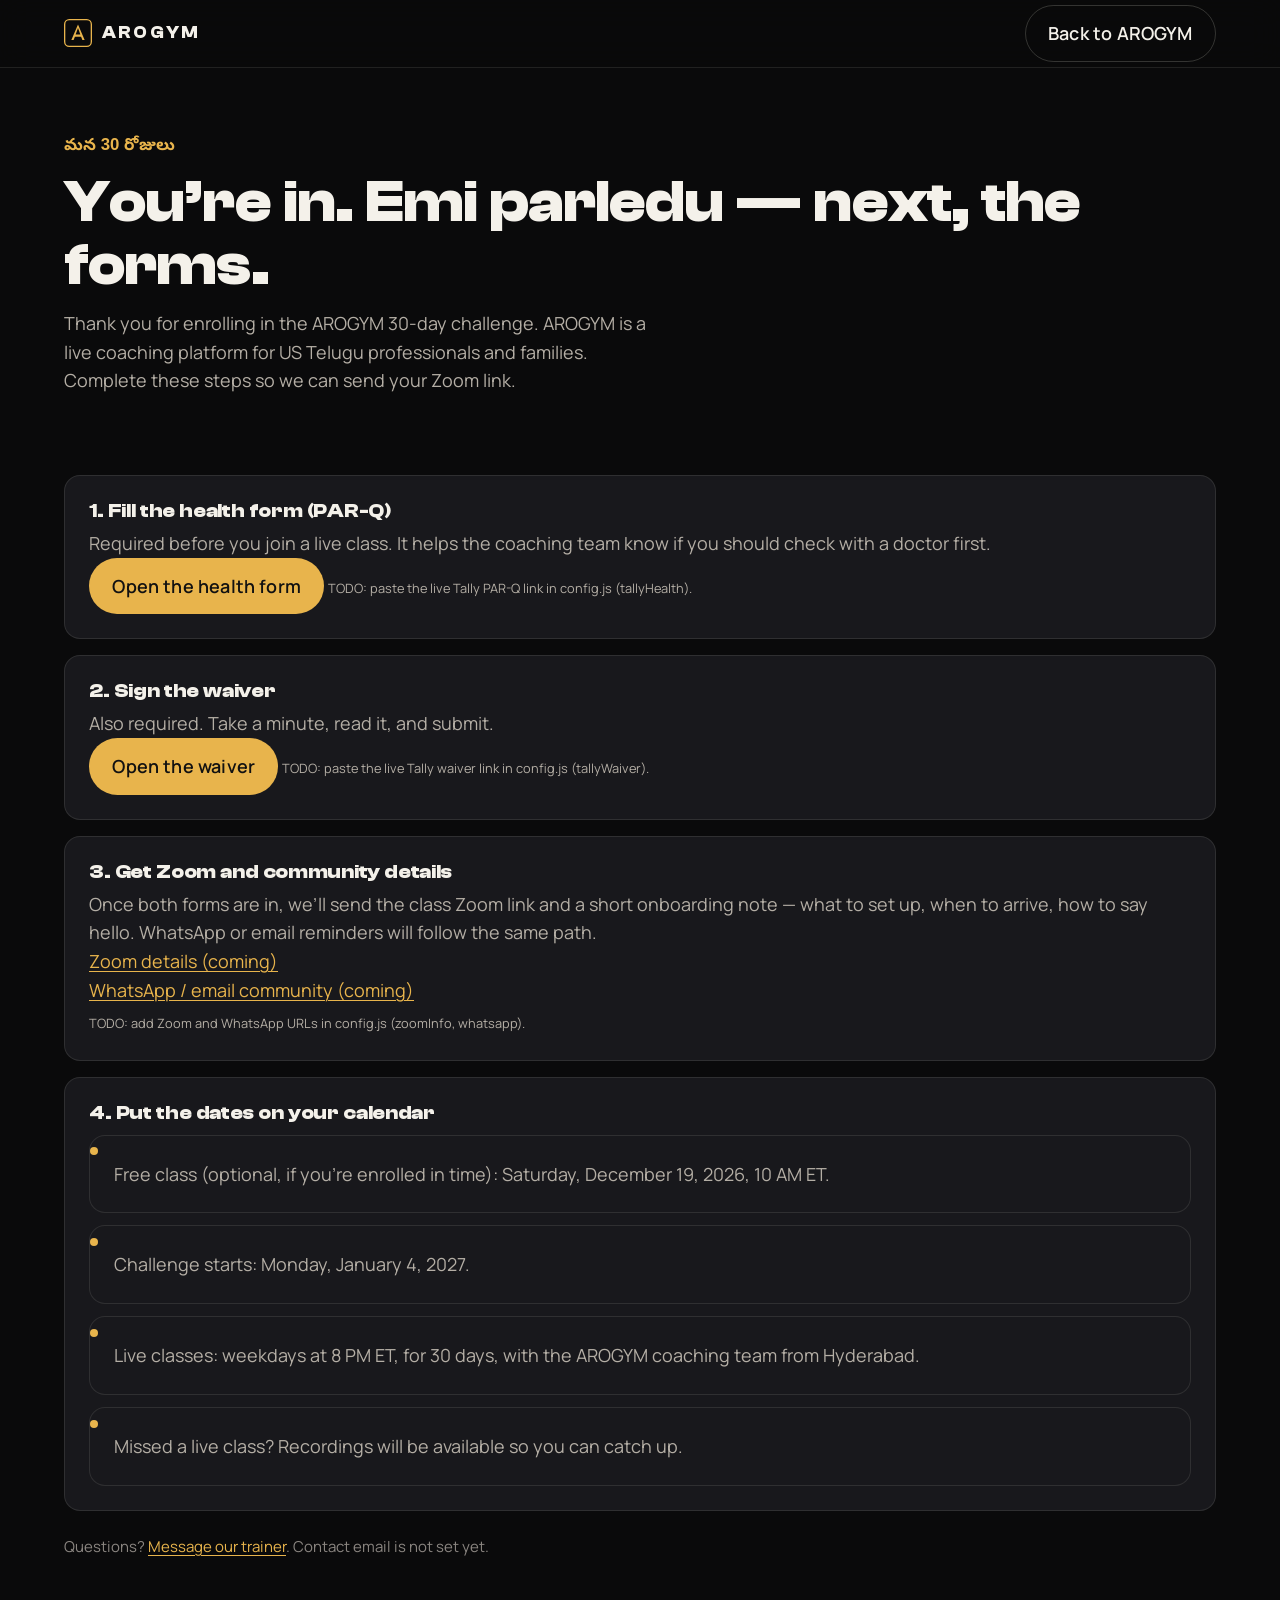
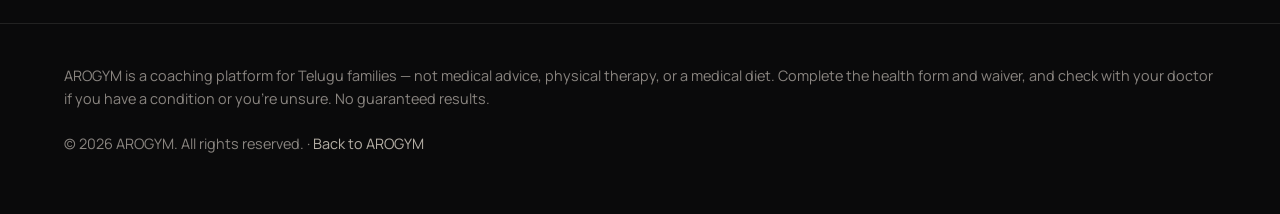
==== commit d5d50ef8: "Limit the refund to 3 classes and keep the trainer name on the profile. The price promise now says a" ====
--- a/site/thank-you.html
+++ b/site/thank-you.html
@@ -67,7 +67,7 @@
       </li>
     </ol>
 
-    <p class="price-note reveal" style="margin-bottom:4rem">Questions? <a href="https://www.instagram.com/anish_jakkula" rel="noopener noreferrer">Message Anish on Instagram</a>. Contact email is not set yet. <!-- TODO: contact email --></p>
+    <p class="price-note reveal" style="margin-bottom:4rem">Questions? <a href="index.html#trainers">Message our trainer</a>. Contact email is not set yet. <!-- TODO: contact email --></p>
   </main>
 
   <footer class="footer">
--- a/site/styles.css
+++ b/site/styles.css
@@ -1787,8 +1787,8 @@
 #free-class { scroll-margin-top: 5rem; }
 #free-class .btn { margin-top: var(--space-3, 0.75rem); }
 .chips--static { margin-top: var(--space-4); }
-#anish .team-grid { grid-template-columns: 1fr; max-width: 60rem; }
-#anish .team-card .section__title { margin: 0.25rem 0 0.75rem; }
+#trainers .team-grid { grid-template-columns: 1fr; max-width: 60rem; }
+#trainers .team-card .section__title { margin: 0.25rem 0 0.75rem; }
 #pricing .value-anchor { margin-top: var(--space-6); text-align: center; }
 #pricing .value-anchor h3 { font-size: clamp(1.25rem, 3vw, 1.6rem); }
 .science { margin-top: var(--space-6); border: 1px solid rgba(232,180,76,0.25); border-radius: 12px; padding: 1rem 1.25rem; background: #121214; }
@@ -1798,11 +1798,11 @@
 .science a { color: inherit; text-decoration: underline; }
 .closing { text-align: center; }
 .closing .btn { margin-top: var(--space-4); }
-#anish .team-card__photo img { aspect-ratio: 3 / 4; max-height: 28rem; object-fit: cover; width: 100%; }
+#trainers .team-card__photo img { aspect-ratio: 3 / 4; max-height: 28rem; object-fit: cover; width: 100%; }
 @media (min-width: 768px) {
-  #anish .team-card { display: grid; grid-template-columns: minmax(0, 2fr) minmax(0, 3fr); align-items: center; }
-  #anish .team-card__photo, #anish .team-card__photo picture, #anish .team-card__photo img { height: 100%; max-height: none; }
-  #anish .team-card__body { padding: var(--space-6); }
+  #trainers .team-card { display: grid; grid-template-columns: minmax(0, 2fr) minmax(0, 3fr); align-items: center; }
+  #trainers .team-card__photo, #trainers .team-card__photo picture, #trainers .team-card__photo img { height: 100%; max-height: none; }
+  #trainers .team-card__body { padding: var(--space-6); }
 }
 /* v8 proof section */
 .proof-photos { display: grid; grid-template-columns: repeat(2, minmax(0,1fr)); align-items: start; gap: var(--space-4); margin-top: var(--space-6); }
@@ -1825,3 +1825,57 @@
 .proof-tag { position: absolute; top: 0.5rem; z-index: 1; padding: 0.15rem 0.5rem; border-radius: 6px; background: rgba(10,10,11,0.75); color: #fff; font-size: 0.7rem; font-weight: 700; letter-spacing: 0.06em; text-transform: uppercase; }
 .proof-tag--before { left: 0.5rem; }
 .proof-tag--after { left: calc(50% + 0.5rem); }
+
+/* v9 tabs */
+.tabs { position: sticky; top: 0; z-index: 35; background: rgba(10,10,11,0.92); backdrop-filter: blur(10px); -webkit-backdrop-filter: blur(10px); border-bottom: 1px solid var(--line); }
+@media (min-width: 768px) { .tabs { top: var(--nav-h); } }
+.tabs__list { display: flex; gap: 0.25rem; max-width: 1200px; margin: 0 auto; padding: 0 var(--space-4); overflow-x: auto; scroll-snap-type: x proximity; scrollbar-width: none; -webkit-overflow-scrolling: touch; }
+.tabs__list::-webkit-scrollbar { display: none; }
+.tabs__tab { flex: 0 0 auto; scroll-snap-align: start; display: inline-flex; align-items: center; min-height: 48px; padding: 0 0.9rem; color: var(--text-muted); text-decoration: none; font-weight: 600; font-size: 0.95rem; white-space: nowrap; border-bottom: 2px solid transparent; }
+.tabs__tab:hover { color: var(--text); }
+.tabs__tab.is-active, .tabs__tab[aria-selected="true"] { color: #e8b44c; border-bottom-color: #e8b44c; }
+.tabs__tab:focus-visible { outline: 2px solid #e8b44c; outline-offset: -4px; border-radius: 6px; }
+.js .tabpanel:not(.is-active) { display: none; }
+.tabpanel:focus { outline: none; }
+.tabpanel .section { scroll-margin-top: calc(var(--nav-h) + 3.5rem); }
+html { scroll-padding-top: 3.5rem; }
+@media (min-width: 768px) { html { scroll-padding-top: calc(var(--nav-h) + 3.5rem); } }
+.anchor-alias { position: absolute; }
+
+/* v9 trainers */
+.trainer-card { margin-top: var(--space-6); padding: var(--space-5); background: #121214; border: 1px solid var(--line); border-radius: 16px; }
+.section--alt .trainer-card { background: #0a0a0b; }
+.trainer-card__head { display: grid; gap: var(--space-5); align-items: center; }
+@media (min-width: 768px) { .trainer-card__head { grid-template-columns: 2fr 3fr; } .trainer-card { padding: var(--space-6); } }
+.trainer-card__photo { margin: 0; border-radius: 12px; overflow: hidden; max-width: 360px; }
+.trainer-card__photo img { display: block; width: 100%; height: auto; aspect-ratio: 3 / 4; object-fit: cover; }
+.trainer-card__label { display: inline-block; margin: 0 0 var(--space-2); padding: 0.2rem 0.6rem; border: 1px solid rgba(232,180,76,0.5); border-radius: 999px; color: #e8b44c; font-size: 0.75rem; font-weight: 700; letter-spacing: 0.08em; text-transform: uppercase; }
+.trainer-card__name { margin: 0 0 var(--space-2); font-family: "Clash Display", var(--font-display, sans-serif); font-size: clamp(1.6rem, 3vw, 2.2rem); color: var(--text); }
+.trainer-card__years { color: var(--text-muted); }
+.trainer-card__years strong { color: var(--text); }
+.trainer-card__sub { margin: var(--space-7) 0 0; font-size: 1.05rem; color: var(--text); }
+.trainer-card .proof-photos { margin-top: var(--space-4); }
+.trainer-card .proof-quotes { margin-top: var(--space-4); }
+@media (min-width: 1024px) { .proof-photos--two { grid-template-columns: repeat(2, minmax(0,1fr)); } }
+.trainer-card--soon { border-style: dashed; text-align: left; }
+.trainer-card--soon .trainer-card__name { font-size: 1.4rem; }
+.trainer-card--soon p:last-child { color: var(--text-muted); margin: 0; }
+.proof-photos--results { grid-template-columns: repeat(2, minmax(0,1fr)); }
+@media (min-width: 1024px) { .proof-photos--results { grid-template-columns: repeat(2, minmax(0, 420px)); } }
+
+/* v9 hero */
+.chips--benefits { margin-top: var(--space-4); }
+.chips--benefits li { border-color: rgba(232,180,76,0.55); color: #f3d79a; font-weight: 600; }
+.hero__restart { margin: var(--space-3) 0 var(--space-4); color: var(--text); font-weight: 600; max-width: 34rem; }
+@media (max-width: 767px) {
+  .hero .chips { display: flex; margin-top: var(--space-3); }
+  .hero .chips li { font-size: 0.78rem; }
+  .hero__restart { margin: var(--space-3) 0; font-size: 0.98rem; }
+}
+@media (min-width: 768px) {
+  .hero { height: auto; min-height: 36rem; }
+  .hero__content { padding: 4.5rem 0 3.5rem; }
+  .hero .chips { flex-wrap: wrap; }
+}
+@media (min-width: 1280px) { .hero__content { padding: 4.5rem 0 3.5rem; } }
+@media (min-width: 768px) and (max-width: 1023px) { .hero__content > * { text-shadow: 0 1px 12px rgba(0,0,0,0.85); } .hero__content .chips li { background: rgba(10,10,11,0.7); } }
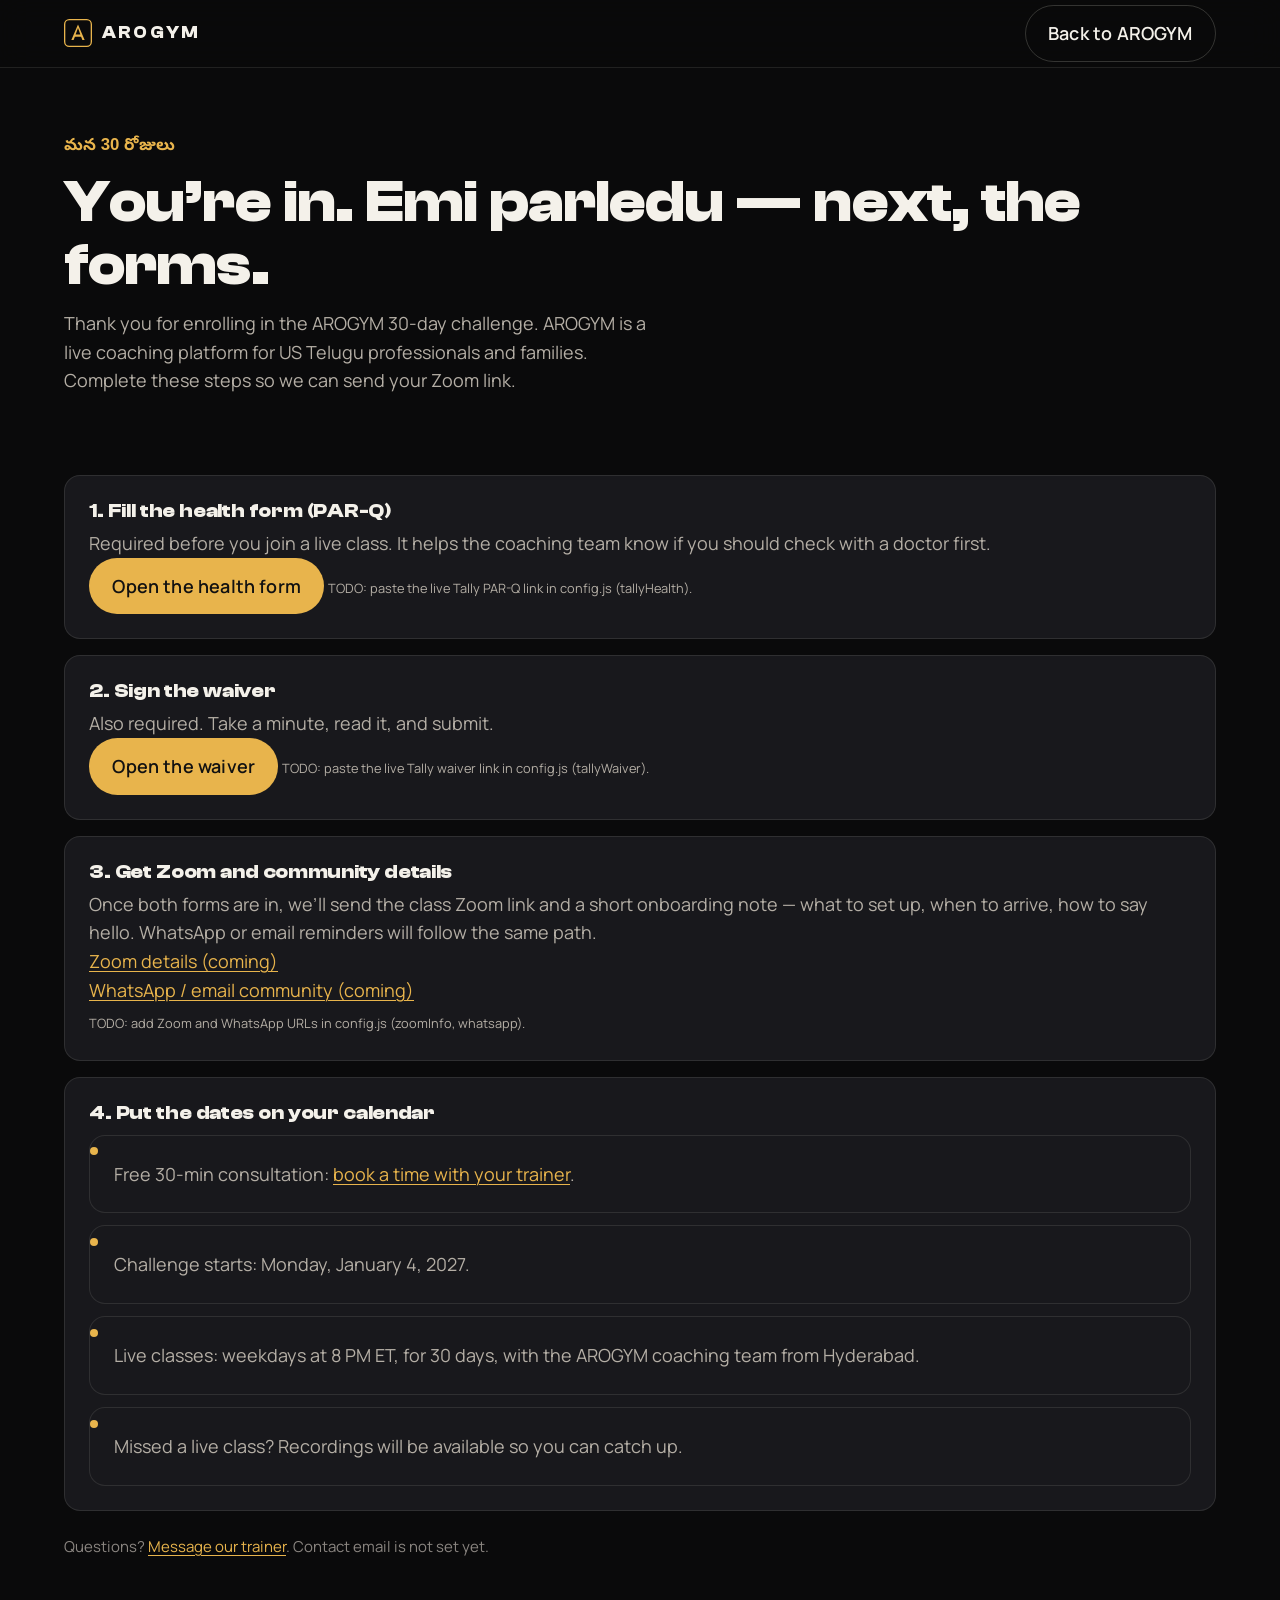
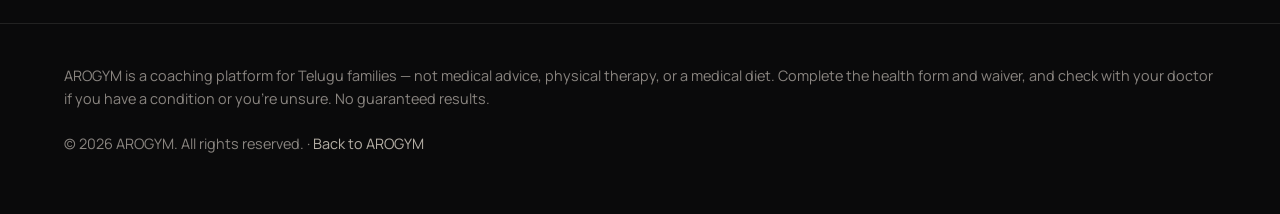
==== commit ffefffaa: "Replace the Dec 19 class with the Calendly consultation. Consultation links open the Calendly URL in" ====
--- a/site/thank-you.html
+++ b/site/thank-you.html
@@ -59,7 +59,7 @@
       <li class="reveal">
         <h2>4. Put the dates on your calendar</h2>
         <ul class="get-list" style="margin-top:0.75rem">
-          <li>Free class (optional, if you’re enrolled in time): <span data-config="tasterDateLabel">Saturday, December 19, 2026</span>, <span data-config="tasterTimeLabel">10 AM ET</span>.</li>
+          <li>Free 30-min consultation: <a href="index.html#consult" data-config="calendlyUrl" data-config-mode="href" data-config-blank="true">book a time with your trainer</a>.</li>
           <li>Challenge starts: <span data-config="challengeStartLabel">Monday, January 4, 2027</span>.</li>
           <li>Live classes: <span data-config="classDaysLabel">weekdays</span> at <span data-config="classTimeLabel">8 PM ET</span>, for 30 days, with the AROGYM coaching team from Hyderabad.</li>
           <li>Missed a live class? Recordings will be available so you can catch up.</li>
--- a/site/styles.css
+++ b/site/styles.css
@@ -752,22 +752,6 @@
 .price-card.is-closed .btn { opacity: 0.55; pointer-events: none; }
 .price-note { margin-top: var(--space-5); color: var(--text-dim); font-size: 0.9375rem; }
 
-/* Taster */
-.taster {
-  background: var(--bg-card);
-  border: 1px solid var(--line);
-  border-radius: var(--radius);
-  padding: var(--space-5);
-  display: grid;
-  gap: var(--space-5);
-}
-.taster__when {
-  font-family: var(--font-display);
-  font-weight: 700;
-  font-size: 1.35rem;
-  letter-spacing: -0.02em;
-}
-
 /* FAQ */
 .faq { display: grid; gap: 0; border-top: 1px solid var(--line); }
 .faq details {
@@ -1704,7 +1688,6 @@
   .schedule { grid-template-columns: 1.1fr 0.9fr; }
   .schedule td:first-child { white-space: nowrap; padding-right: 1.5rem; }
   .price-grid { grid-template-columns: 1fr 1fr; gap: var(--space-5); }
-  .taster { grid-template-columns: 1.3fr 0.7fr; align-items: center; padding: var(--space-6); }
   .consult {
     grid-template-columns: 1fr;
     padding: var(--space-6);
@@ -1784,8 +1767,6 @@
 #is-this-you .pref-grid { margin-top: var(--space-6); }
 #is-this-you .get-list { margin: var(--space-4) 0; }
 #fit-check { margin-top: var(--space-7, 4rem); scroll-margin-top: 5rem; }
-#free-class { scroll-margin-top: 5rem; }
-#free-class .btn { margin-top: var(--space-3, 0.75rem); }
 .chips--static { margin-top: var(--space-4); }
 #trainers .team-grid { grid-template-columns: 1fr; max-width: 60rem; }
 #trainers .team-card .section__title { margin: 0.25rem 0 0.75rem; }
@@ -1879,3 +1860,79 @@
 }
 @media (min-width: 1280px) { .hero__content { padding: 4.5rem 0 3.5rem; } }
 @media (min-width: 768px) and (max-width: 1023px) { .hero__content > * { text-shadow: 0 1px 12px rgba(0,0,0,0.85); } .hero__content .chips li { background: rgba(10,10,11,0.7); } }
+
+/* Food gallery — dish cards in #food only */
+.food-gallery {
+  display: flex;
+  gap: var(--space-4);
+  margin: var(--space-6) 0 0;
+  padding: 0 0 var(--space-2);
+  overflow-x: auto;
+  overscroll-behavior-x: contain;
+  scroll-snap-type: x mandatory;
+  -webkit-overflow-scrolling: touch;
+  scrollbar-width: thin;
+  scrollbar-color: rgba(232, 180, 76, 0.45) transparent;
+}
+.food-gallery > li {
+  flex: 0 0 min(78%, 17.5rem);
+  scroll-snap-align: start;
+  min-width: 0;
+}
+.food-card {
+  margin: 0;
+  height: 100%;
+  background: var(--bg-card);
+  border: 1px solid rgba(232, 180, 76, 0.28);
+  border-radius: var(--radius);
+  overflow: hidden;
+  display: flex;
+  flex-direction: column;
+}
+.food-card img {
+  width: 100%;
+  height: auto;
+  aspect-ratio: 4 / 3;
+  object-fit: cover;
+  object-position: center;
+  background: #111;
+}
+.food-card figcaption {
+  padding: 0.7rem 0.85rem 0.85rem;
+  display: grid;
+  gap: 0.25rem;
+}
+.food-card__name {
+  font-family: var(--font-display);
+  font-weight: 700;
+  color: var(--accent);
+  font-size: 1.02rem;
+  letter-spacing: -0.015em;
+  word-spacing: 0.04em;
+  line-height: 1.2;
+}
+.food-card__credit {
+  color: var(--text-dim);
+  font-size: 0.72rem;
+  line-height: 1.4;
+  font-weight: 500;
+}
+.food-card__credit a {
+  color: var(--text-muted);
+  text-decoration-thickness: 1px;
+}
+.food-gallery__note {
+  margin: var(--space-3) 0 0;
+  color: var(--text-dim);
+  font-size: 0.8rem;
+  max-width: 40rem;
+}
+@media (min-width: 768px) {
+  .food-gallery {
+    display: grid;
+    grid-template-columns: repeat(3, minmax(0, 1fr));
+    overflow: visible;
+    padding-bottom: 0;
+  }
+  .food-gallery > li { flex: none; }
+}
